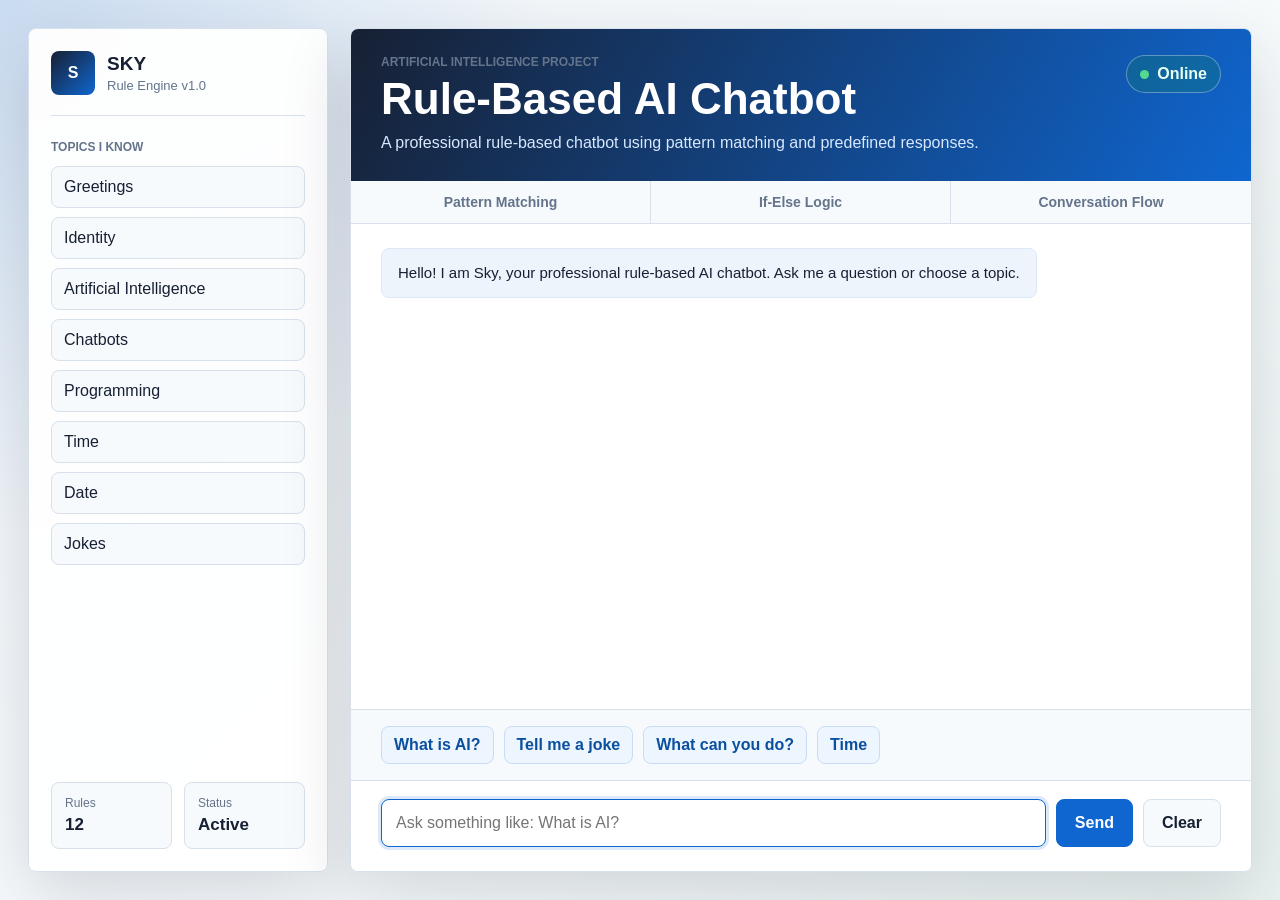
==== index.html @ 78e8740d "Rename chatbot to Sky" ====
<!DOCTYPE html>
<html lang="en">
<head>
    <meta charset="UTF-8">
    <meta name="viewport" content="width=device-width, initial-scale=1.0">
    <title>Sky Rule-Based AI Chatbot</title>
    <style>
        :root {
            --page: #eef3f8;
            --surface: #ffffff;
            --surface-soft: #f7fafc;
            --ink: #172033;
            --muted: #64748b;
            --line: #d7e0eb;
            --primary: #0f66d0;
            --primary-dark: #0b4f9f;
            --success: #13845b;
            --bot: #eef4fb;
            --shadow: 0 24px 70px rgba(23, 32, 51, 0.16);
        }

        * {
            box-sizing: border-box;
        }

        body {
            margin: 0;
            min-height: 100vh;
            font-family: Arial, Helvetica, sans-serif;
            color: var(--ink);
            background:
                radial-gradient(circle at top left, rgba(15, 102, 208, 0.16), transparent 34rem),
                linear-gradient(135deg, #eef3f8 0%, #f8fbfd 52%, #eaf3f1 100%);
        }

        button,
        input {
            font: inherit;
        }

        button {
            cursor: pointer;
        }

        .app {
            min-height: 100vh;
            display: grid;
            grid-template-columns: 300px minmax(0, 1fr);
            gap: 22px;
            padding: 28px;
        }

        .sidebar,
        .chat-card {
            border: 1px solid var(--line);
            border-radius: 8px;
            background: rgba(255, 255, 255, 0.95);
            box-shadow: var(--shadow);
        }

        .sidebar {
            display: flex;
            flex-direction: column;
            gap: 24px;
            padding: 22px;
        }

        .brand {
            display: flex;
            align-items: center;
            gap: 12px;
            padding-bottom: 20px;
            border-bottom: 1px solid var(--line);
        }

        .brand-mark {
            width: 44px;
            height: 44px;
            display: grid;
            place-items: center;
            border-radius: 8px;
            color: #ffffff;
            font-weight: 800;
            background: linear-gradient(135deg, #172033, #0f66d0);
        }

        .brand-name,
        .brand-subtitle,
        .section-label,
        .eyebrow,
        .header-copy {
            margin: 0;
        }

        .brand-name {
            font-size: 19px;
            font-weight: 800;
            text-transform: uppercase;
        }

        .brand-subtitle {
            margin-top: 3px;
            color: var(--muted);
            font-size: 13px;
        }

        .sidebar-section {
            display: grid;
            gap: 12px;
        }

        .section-label,
        .eyebrow {
            color: var(--muted);
            font-size: 12px;
            font-weight: 800;
            letter-spacing: 0;
            text-transform: uppercase;
        }

        .topic-list {
            display: grid;
            gap: 9px;
        }

        .topic-button {
            min-height: 42px;
            padding: 10px 12px;
            text-align: left;
            color: var(--ink);
            background: var(--surface-soft);
            border: 1px solid var(--line);
            border-radius: 8px;
        }

        .topic-button:hover,
        .topic-button:focus-visible {
            color: var(--primary-dark);
            border-color: #b9d1f0;
            background: #edf5ff;
        }

        .stats-grid {
            grid-template-columns: 1fr 1fr;
            margin-top: auto;
        }

        .stats-grid div {
            padding: 13px;
            border: 1px solid var(--line);
            border-radius: 8px;
            background: var(--surface-soft);
        }

        .stats-grid span,
        .stats-grid strong {
            display: block;
        }

        .stats-grid span {
            color: var(--muted);
            font-size: 12px;
        }

        .stats-grid strong {
            margin-top: 5px;
            font-size: 17px;
        }

        .chat-card {
            min-height: calc(100vh - 56px);
            display: flex;
            flex-direction: column;
            overflow: hidden;
        }

        .chat-header {
            display: flex;
            align-items: flex-start;
            justify-content: space-between;
            gap: 20px;
            padding: 26px 30px;
            color: #ffffff;
            background: linear-gradient(120deg, #172033 0%, #0f66d0 100%);
        }

        h1 {
            margin: 6px 0 8px;
            font-size: clamp(28px, 4vw, 44px);
            line-height: 1.08;
        }

        .header-copy {
            max-width: 680px;
            color: #d7e8ff;
            line-height: 1.5;
        }

        .status-pill {
            flex: 0 0 auto;
            display: inline-flex;
            align-items: center;
            gap: 8px;
            min-height: 38px;
            padding: 8px 13px;
            border-radius: 999px;
            color: #e6fff4;
            font-weight: 800;
            border: 1px solid rgba(255, 255, 255, 0.32);
            background: rgba(19, 132, 91, 0.26);
        }

        .status-dot {
            width: 9px;
            height: 9px;
            border-radius: 50%;
            background: #54d991;
        }

        .system-bar {
            display: grid;
            grid-template-columns: repeat(3, 1fr);
            border-bottom: 1px solid var(--line);
            background: var(--surface-soft);
        }

        .system-bar span {
            padding: 13px 16px;
            text-align: center;
            color: var(--muted);
            font-size: 14px;
            font-weight: 800;
            border-right: 1px solid var(--line);
        }

        .system-bar span:last-child {
            border-right: 0;
        }

        .chat-window {
            flex: 1;
            display: flex;
            flex-direction: column;
            gap: 14px;
            min-height: 330px;
            padding: 24px 30px;
            overflow-y: auto;
            background: #ffffff;
        }

        .message {
            width: fit-content;
            max-width: min(720px, 88%);
            padding: 13px 16px;
            border-radius: 8px;
            line-height: 1.5;
            font-size: 15px;
        }

        .message p {
            margin: 0;
        }

        .bot-message {
            align-self: flex-start;
            color: var(--ink);
            background: var(--bot);
            border: 1px solid #dce8f6;
        }

        .user-message {
            align-self: flex-end;
            color: #ffffff;
            background: var(--primary);
        }

        .quick-row {
            display: flex;
            flex-wrap: wrap;
            gap: 10px;
            padding: 16px 30px;
            border-top: 1px solid var(--line);
            background: var(--surface-soft);
        }

        .quick-row button {
            min-height: 38px;
            padding: 8px 12px;
            color: var(--primary-dark);
            font-weight: 800;
            background: #edf5ff;
            border: 1px solid #c9dcf5;
            border-radius: 8px;
        }

        .quick-row button:hover,
        .quick-row button:focus-visible {
            background: #deedff;
        }

        .composer {
            display: grid;
            grid-template-columns: 1fr auto auto;
            gap: 10px;
            padding: 18px 30px 24px;
            border-top: 1px solid var(--line);
            background: #ffffff;
        }

        .composer input {
            min-width: 0;
            min-height: 48px;
            padding: 0 14px;
            color: var(--ink);
            border: 1px solid #cbd6e4;
            border-radius: 8px;
            outline: none;
        }

        .composer input:focus {
            border-color: var(--primary);
            box-shadow: 0 0 0 3px rgba(15, 102, 208, 0.14);
        }

        .send-button,
        .clear-button {
            min-height: 48px;
            padding: 0 18px;
            font-weight: 800;
            border-radius: 8px;
        }

        .send-button {
            color: #ffffff;
            background: var(--primary);
            border: 1px solid var(--primary);
        }

        .send-button:hover,
        .send-button:focus-visible {
            background: var(--primary-dark);
        }

        .clear-button {
            color: var(--ink);
            background: var(--surface-soft);
            border: 1px solid var(--line);
        }

        .clear-button:hover,
        .clear-button:focus-visible {
            background: #edf1f5;
        }

        @media (max-width: 860px) {
            .app {
                grid-template-columns: 1fr;
                padding: 16px;
            }

            .sidebar {
                order: 2;
            }

            .chat-card {
                min-height: 720px;
            }
        }

        @media (max-width: 620px) {
            .app {
                padding: 0;
            }

            .sidebar,
            .chat-card {
                border-radius: 0;
                box-shadow: none;
            }

            .chat-header {
                flex-direction: column;
                padding: 22px;
            }

            .system-bar {
                grid-template-columns: 1fr;
            }

            .system-bar span {
                border-right: 0;
                border-bottom: 1px solid var(--line);
            }

            .chat-window,
            .quick-row,
            .composer {
                padding-left: 18px;
                padding-right: 18px;
            }

            .composer {
                grid-template-columns: 1fr;
            }

            .message {
                max-width: 94%;
            }
        }
    </style>
</head>
<body>
    <main class="app">
        <aside class="sidebar" aria-label="Chatbot information">
            <div class="brand">
                <div class="brand-mark">S</div>
                <div>
                    <p class="brand-name">Sky</p>
                    <p class="brand-subtitle">Rule Engine v1.0</p>
                </div>
            </div>

            <section class="sidebar-section">
                <p class="section-label">Topics I Know</p>
                <div class="topic-list">
                    <button type="button" class="topic-button" data-message="hello">Greetings</button>
                    <button type="button" class="topic-button" data-message="who are you">Identity</button>
                    <button type="button" class="topic-button" data-message="what is ai">Artificial Intelligence</button>
                    <button type="button" class="topic-button" data-message="what is chatbot">Chatbots</button>
                    <button type="button" class="topic-button" data-message="python programming">Programming</button>
                    <button type="button" class="topic-button" data-message="what time is it">Time</button>
                    <button type="button" class="topic-button" data-message="what is today's date">Date</button>
                    <button type="button" class="topic-button" data-message="tell me a joke">Jokes</button>
                </div>
            </section>

            <section class="sidebar-section stats-grid">
                <div>
                    <span>Rules</span>
                    <strong>12</strong>
                </div>
                <div>
                    <span>Status</span>
                    <strong>Active</strong>
                </div>
            </section>
        </aside>

        <section class="chat-card" aria-label="Rule-based AI chatbot">
            <header class="chat-header">
                <div>
                    <p class="eyebrow">Artificial Intelligence Project</p>
                    <h1>Rule-Based AI Chatbot</h1>
                    <p class="header-copy">A professional rule-based chatbot using pattern matching and predefined responses.</p>
                </div>
                <div class="status-pill">
                    <span class="status-dot"></span>
                    Online
                </div>
            </header>

            <div class="system-bar">
                <span>Pattern Matching</span>
                <span>If-Else Logic</span>
                <span>Conversation Flow</span>
            </div>

            <div class="chat-window" id="chatWindow" aria-live="polite" aria-label="Chat messages"></div>

            <div class="quick-row" aria-label="Quick prompts">
                <button type="button" data-message="what is ai">What is AI?</button>
                <button type="button" data-message="tell me a joke">Tell me a joke</button>
                <button type="button" data-message="what can you do">What can you do?</button>
                <button type="button" data-message="what time is it">Time</button>
            </div>

            <form class="composer" id="chatForm">
                <input
                    id="userInput"
                    type="text"
                    autocomplete="off"
                    placeholder="Ask something like: What is AI?"
                    aria-label="Type your message"
                >
                <button type="submit" class="send-button">Send</button>
                <button type="button" class="clear-button" id="clearChat">Clear</button>
            </form>
        </section>
    </main>

    <script>
        document.addEventListener("DOMContentLoaded", function () {
            const chatWindow = document.querySelector("#chatWindow");
            const chatForm = document.querySelector("#chatForm");
            const userInput = document.querySelector("#userInput");
            const clearChatButton = document.querySelector("#clearChat");
            const promptButtons = document.querySelectorAll("[data-message]");

            const rules = [
                {
                    patterns: ["hello", "hi", "hey", "good morning", "good afternoon", "good evening"],
                    responses: [
                        "Hello! I am Sky, your rule-based AI chatbot. How can I help you today?",
                        "Hi there! You can ask me about AI, programming, chatbots, time, date, or jokes."
                    ]
                },
                {
                    patterns: ["who are you", "your name", "what are you", "identity"],
                    responses: [
                        "I am a rule-based chatbot that replies using predefined rules and pattern matching.",
                        "My name is Sky. I am built to demonstrate basic artificial intelligence conversation flow."
                    ]
                },
                {
                    patterns: ["what is ai", "what is artificial intelligence", "define ai", "meaning of ai", "artificial intelligence"],
                    responses: [
                        "Artificial Intelligence is the field of making computer systems perform tasks that usually need human intelligence.",
                        "AI helps machines understand patterns, make decisions, solve problems, and respond intelligently."
                    ]
                },
                {
                    patterns: ["what is chatbot", "what is a chatbot", "define chatbot", "chatbot"],
                    responses: [
                        "A chatbot is a software program that communicates with users through text or voice.",
                        "A chatbot simulates conversation by understanding messages and giving useful responses."
                    ]
                },
                {
                    patterns: ["help", "what can you do", "features", "commands", "capabilities"],
                    responses: [
                        "I can answer greetings, explain AI and chatbots, give time and date, tell simple jokes, and respond to programming questions.",
                        "Try asking: what is AI, tell me a joke, what time is it, what is chatbot, or who are you."
                    ]
                },
                {
                    patterns: ["python", "programming", "coding", "code", "developer"],
                    responses: [
                        "Python is a beginner-friendly language often used for AI, automation, websites, and data projects.",
                        "Programming means writing instructions that tell a computer how to solve a problem."
                    ]
                },
                {
                    patterns: ["time", "current time", "what time"],
                    responses: [
                        "The current time is {time}.",
                        "It is {time} right now."
                    ]
                },
                {
                    patterns: ["date", "today", "current date"],
                    responses: [
                        "Today's date is {date}.",
                        "The current date is {date}."
                    ]
                },
                {
                    patterns: ["joke", "tell me a joke", "funny"],
                    responses: [
                        "Why did the computer get promoted? Because it had outstanding byte-sized results.",
                        "Why do programmers prefer dark mode? Because light attracts bugs."
                    ]
                },
                {
                    patterns: ["math", "calculate", "plus", "minus"],
                    responses: [
                        "I can explain simple math ideas, but this version does not solve full calculations yet.",
                        "Math support can be added as a future improvement using more rules or JavaScript functions."
                    ]
                },
                {
                    patterns: ["thanks", "thank you", "thx"],
                    responses: [
                        "You're welcome!",
                        "Happy to help."
                    ]
                },
                {
                    patterns: ["bye", "goodbye", "exit", "quit", "see you"],
                    responses: [
                        "Goodbye! Keep learning and building.",
                        "See you later. Great job exploring AI basics."
                    ]
                }
            ];

            const fallbackResponses = [
                "I do not have a rule for that yet. Try asking about AI, chatbots, programming, time, date, or jokes.",
                "I did not understand that message. Type 'help' to see what I can answer.",
                "That question is not in my rule list yet, but it can be added later."
            ];

            function normalize(text) {
                return text.toLowerCase().trim().replace(/[^\w\s?]/g, "");
            }

            function choose(items) {
                return items[Math.floor(Math.random() * items.length)];
            }

            function fillDynamicText(response) {
                const now = new Date();
                const time = now.toLocaleTimeString([], { hour: "2-digit", minute: "2-digit" });
                const date = now.toLocaleDateString([], {
                    day: "2-digit",
                    month: "long",
                    year: "numeric"
                });

                return response.replace("{time}", time).replace("{date}", date);
            }

            function getBotResponse(message) {
                const text = normalize(message);
                const matchedRule = rules.find(function (rule) {
                    return rule.patterns.some(function (pattern) {
                        return text.includes(pattern);
                    });
                });
                const responses = matchedRule ? matchedRule.responses : fallbackResponses;

                return fillDynamicText(choose(responses));
            }

            function addMessage(text, sender) {
                const message = document.createElement("article");
                const paragraph = document.createElement("p");

                message.className = "message " + sender + "-message";
                paragraph.textContent = text;
                message.appendChild(paragraph);
                chatWindow.appendChild(message);
                chatWindow.scrollTop = chatWindow.scrollHeight;
            }

            function sendMessage(text) {
                const message = text.trim();

                if (!message) {
                    userInput.focus();
                    return;
                }

                addMessage(message, "user");
                userInput.value = "";

                window.setTimeout(function () {
                    addMessage(getBotResponse(message), "bot");
                }, 250);
            }

            function resetChat() {
                chatWindow.innerHTML = "";
                addMessage("Hello! I am Sky, your professional rule-based AI chatbot. Ask me a question or choose a topic.", "bot");
                userInput.focus();
            }

            chatForm.addEventListener("submit", function (event) {
                event.preventDefault();
                sendMessage(userInput.value);
            });

            clearChatButton.addEventListener("click", resetChat);

            promptButtons.forEach(function (button) {
                button.addEventListener("click", function () {
                    sendMessage(button.dataset.message);
                });
            });

            resetChat();
        });
    </script>
</body>
</html>
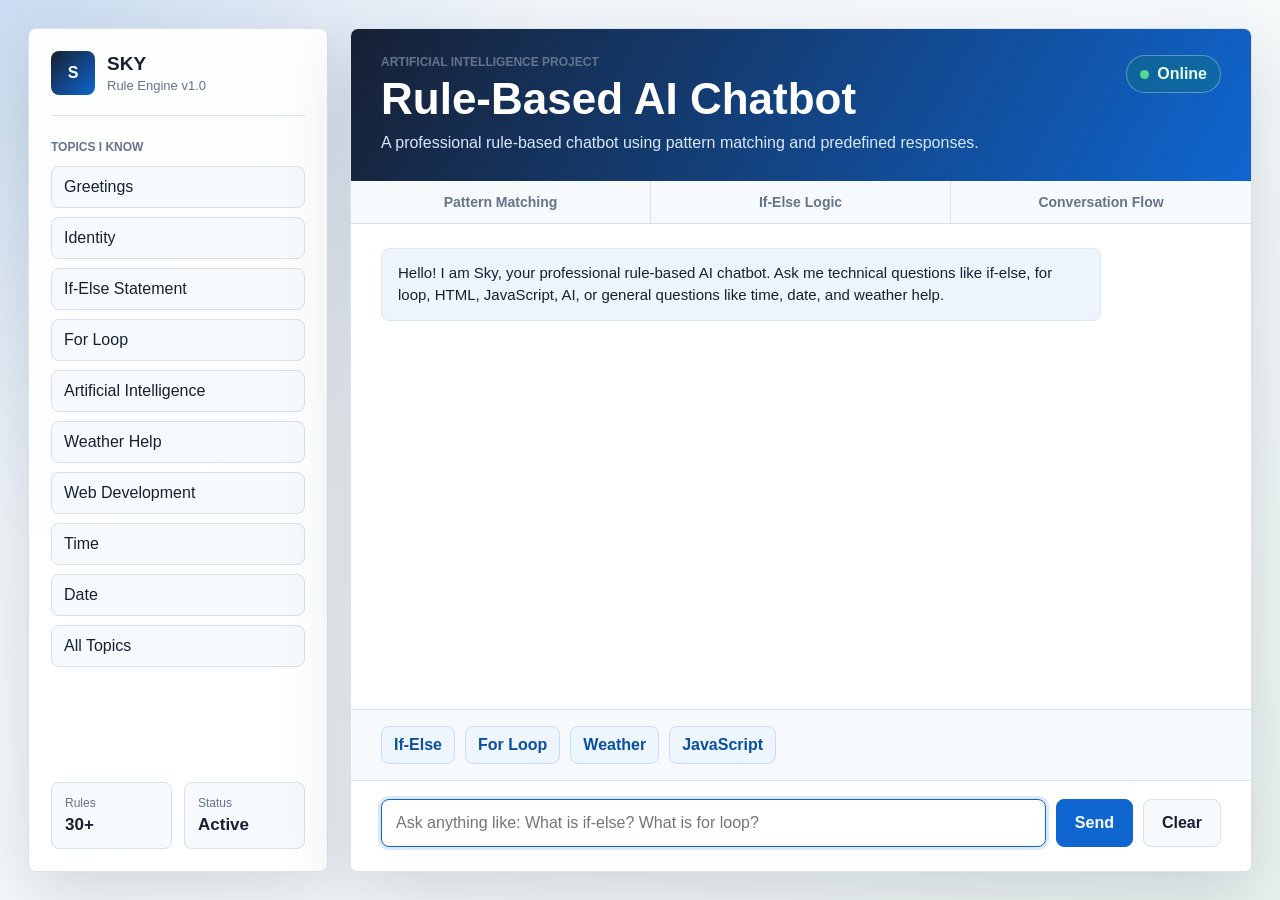
==== commit e1c2cbf8: "Expand chatbot question responses" ====
--- a/index.html
+++ b/index.html
@@ -425,19 +425,21 @@
                 <div class="topic-list">
                     <button type="button" class="topic-button" data-message="hello">Greetings</button>
                     <button type="button" class="topic-button" data-message="who are you">Identity</button>
+                    <button type="button" class="topic-button" data-message="what is if else statement">If-Else Statement</button>
+                    <button type="button" class="topic-button" data-message="what is for loop">For Loop</button>
                     <button type="button" class="topic-button" data-message="what is ai">Artificial Intelligence</button>
-                    <button type="button" class="topic-button" data-message="what is chatbot">Chatbots</button>
-                    <button type="button" class="topic-button" data-message="python programming">Programming</button>
+                    <button type="button" class="topic-button" data-message="what is today's weather">Weather Help</button>
+                    <button type="button" class="topic-button" data-message="what is html">Web Development</button>
                     <button type="button" class="topic-button" data-message="what time is it">Time</button>
                     <button type="button" class="topic-button" data-message="what is today's date">Date</button>
-                    <button type="button" class="topic-button" data-message="tell me a joke">Jokes</button>
+                    <button type="button" class="topic-button" data-message="what can you do">All Topics</button>
                 </div>
             </section>
 
             <section class="sidebar-section stats-grid">
                 <div>
                     <span>Rules</span>
-                    <strong>12</strong>
+                    <strong>30+</strong>
                 </div>
                 <div>
                     <span>Status</span>
@@ -468,10 +470,10 @@
             <div class="chat-window" id="chatWindow" aria-live="polite" aria-label="Chat messages"></div>
 
             <div class="quick-row" aria-label="Quick prompts">
-                <button type="button" data-message="what is ai">What is AI?</button>
-                <button type="button" data-message="tell me a joke">Tell me a joke</button>
-                <button type="button" data-message="what can you do">What can you do?</button>
-                <button type="button" data-message="what time is it">Time</button>
+                <button type="button" data-message="what is if else statement">If-Else</button>
+                <button type="button" data-message="what is for loop">For Loop</button>
+                <button type="button" data-message="what is today's weather">Weather</button>
+                <button type="button" data-message="what is javascript">JavaScript</button>
             </div>
 
             <form class="composer" id="chatForm">
@@ -479,7 +481,7 @@
                     id="userInput"
                     type="text"
                     autocomplete="off"
-                    placeholder="Ask something like: What is AI?"
+                    placeholder="Ask anything like: What is if-else? What is for loop?"
                     aria-label="Type your message"
                 >
                 <button type="submit" class="send-button">Send</button>
@@ -501,7 +503,7 @@
                     patterns: ["hello", "hi", "hey", "good morning", "good afternoon", "good evening"],
                     responses: [
                         "Hello! I am Sky, your rule-based AI chatbot. How can I help you today?",
-                        "Hi there! You can ask me about AI, programming, chatbots, time, date, or jokes."
+                        "Hi there! You can ask me about programming, AI, web development, study topics, time, date, weather help, or jokes."
                     ]
                 },
                 {
@@ -528,15 +530,140 @@
                 {
                     patterns: ["help", "what can you do", "features", "commands", "capabilities"],
                     responses: [
-                        "I can answer greetings, explain AI and chatbots, give time and date, tell simple jokes, and respond to programming questions.",
-                        "Try asking: what is AI, tell me a joke, what time is it, what is chatbot, or who are you."
-                    ]
-                },
-                {
-                    patterns: ["python", "programming", "coding", "code", "developer"],
-                    responses: [
-                        "Python is a beginner-friendly language often used for AI, automation, websites, and data projects.",
+                        "I can answer many rule-based questions about programming, AI, HTML, CSS, JavaScript, Python, loops, if-else, variables, functions, arrays, time, date, weather help, study tips, and jokes.",
+                        "Try asking: what is if-else, what is for loop, what is HTML, what is JavaScript, what is AI, what is today's weather, or what time is it."
+                    ]
+                },
+                {
+                    patterns: ["programming", "coding", "code", "developer"],
+                    responses: [
                         "Programming means writing instructions that tell a computer how to solve a problem."
+                    ]
+                },
+                {
+                    patterns: ["python", "what is python", "python programming"],
+                    responses: [
+                        "Python is a simple and powerful programming language used for AI, websites, automation, data science, and software development.",
+                        "Python is popular because its syntax is easy to read and beginners can learn it quickly."
+                    ]
+                },
+                {
+                    patterns: ["if else", "if-else", "if statement", "else statement", "conditional statement"],
+                    responses: [
+                        "An if-else statement is used to make decisions in a program. If a condition is true, one block of code runs; otherwise, the else block runs.",
+                        "Example: if marks >= 40, print pass; else, print fail. This is called decision-making in programming."
+                    ]
+                },
+                {
+                    patterns: ["for loop", "for-loop", "what is loop", "loop statement", "loops"],
+                    responses: [
+                        "A for loop repeats a block of code a fixed number of times or for each item in a list.",
+                        "Example: a for loop can print numbers from 1 to 10 without writing ten separate print statements."
+                    ]
+                },
+                {
+                    patterns: ["while loop", "while-loop"],
+                    responses: [
+                        "A while loop repeats code as long as a condition remains true.",
+                        "Use a while loop when you do not know exactly how many times the code should repeat."
+                    ]
+                },
+                {
+                    patterns: ["variable", "variables", "what is variable"],
+                    responses: [
+                        "A variable is a named storage place for data. Example: age = 18 stores the value 18 in the variable named age.",
+                        "Variables help programs remember values like names, marks, prices, and scores."
+                    ]
+                },
+                {
+                    patterns: ["function", "functions", "method", "what is function"],
+                    responses: [
+                        "A function is a reusable block of code that performs a specific task.",
+                        "Functions make programs organized because you can write code once and use it many times."
+                    ]
+                },
+                {
+                    patterns: ["array", "arrays", "list", "what is array"],
+                    responses: [
+                        "An array or list stores multiple values in one variable, such as marks = [80, 75, 90].",
+                        "Arrays are useful when you need to store many related items together."
+                    ]
+                },
+                {
+                    patterns: ["object", "objects", "class", "oops", "oop"],
+                    responses: [
+                        "Object-oriented programming organizes code using classes and objects. A class is a blueprint, and an object is made from that blueprint.",
+                        "Example: Car can be a class, and one specific car with color and model can be an object."
+                    ]
+                },
+                {
+                    patterns: ["html", "what is html"],
+                    responses: [
+                        "HTML stands for HyperText Markup Language. It is used to create the structure of a web page.",
+                        "HTML adds headings, paragraphs, buttons, images, forms, and links to websites."
+                    ]
+                },
+                {
+                    patterns: ["css", "what is css"],
+                    responses: [
+                        "CSS stands for Cascading Style Sheets. It is used to design and style web pages.",
+                        "CSS controls colors, fonts, spacing, layout, borders, and responsive design."
+                    ]
+                },
+                {
+                    patterns: ["javascript", "java script", "what is javascript"],
+                    responses: [
+                        "JavaScript is a programming language used to make websites interactive.",
+                        "JavaScript can handle button clicks, forms, animations, chatbot replies, and dynamic page updates."
+                    ]
+                },
+                {
+                    patterns: ["database", "sql", "mysql", "data base"],
+                    responses: [
+                        "A database stores and manages data in an organized way. SQL is commonly used to read and update database records.",
+                        "Example: a college system may use a database to store student names, marks, and attendance."
+                    ]
+                },
+                {
+                    patterns: ["algorithm", "algorithms"],
+                    responses: [
+                        "An algorithm is a step-by-step method for solving a problem.",
+                        "Example: a recipe is like an algorithm because it gives ordered steps to reach a final result."
+                    ]
+                },
+                {
+                    patterns: ["debug", "debugging", "error", "bug"],
+                    responses: [
+                        "Debugging means finding and fixing errors in a program.",
+                        "A good debugging method is to read the error message, check the line number, and test small parts of the code."
+                    ]
+                },
+                {
+                    patterns: ["weather", "today weather", "todays weather", "what is todays weather", "what is today's weather", "temperature"],
+                    responses: [
+                        "I can answer weather-related questions, but this offline rule-based version cannot fetch live weather automatically. Please check a weather app or connect me to a weather API for live updates.",
+                        "For live weather, this chatbot needs internet data from a weather API. Right now, I can explain weather terms but cannot know the current weather."
+                    ]
+                },
+                {
+                    patterns: ["rain", "cloud", "sunny", "humidity", "wind"],
+                    responses: [
+                        "Weather terms: humidity means moisture in the air, wind speed shows how fast air is moving, and cloudy means clouds are covering the sky.",
+                        "Rain, wind, humidity, and temperature are common measurements used in weather reports."
+                    ]
+                },
+                {
+                    patterns: ["study", "exam", "learn", "how to study"],
+                    responses: [
+                        "A good study method is to read the topic, write short notes, practice examples, and revise daily.",
+                        "For technical subjects, learn the definition first, then understand one example, then try writing your own code."
+                    ]
+                },
+                {
+                    patterns: ["resume", "github", "project"],
+                    responses: [
+                        "A good project should have clear code, a README file, screenshots, and simple instructions for running it.",
+                        "For GitHub, keep your project organized with folders, comments, documentation, and a meaningful project title."
                     ]
                 },
                 {
@@ -584,9 +711,9 @@
             ];
 
             const fallbackResponses = [
-                "I do not have a rule for that yet. Try asking about AI, chatbots, programming, time, date, or jokes.",
-                "I did not understand that message. Type 'help' to see what I can answer.",
-                "That question is not in my rule list yet, but it can be added later."
+                "I do not have an exact rule for that yet, but I can answer many questions about programming, AI, web development, study topics, time, date, and weather help.",
+                "I did not fully understand that message. Try asking in this format: what is if-else, what is for loop, what is HTML, or what is today's weather.",
+                "That exact question is not in my rule list yet. Because this is a rule-based chatbot, new answers can be added by creating more patterns."
             ];
 
             function normalize(text) {
@@ -616,9 +743,20 @@
                         return text.includes(pattern);
                     });
                 });
-                const responses = matchedRule ? matchedRule.responses : fallbackResponses;
-
-                return fillDynamicText(choose(responses));
+
+                if (matchedRule) {
+                    return fillDynamicText(choose(matchedRule.responses));
+                }
+
+                if (text.startsWith("what is ") || text.startsWith("what are ")) {
+                    return "This looks like a definition question. I do not have a specific rule for it yet, but you can add one in the chatbot rules. Try asking technical topics like if-else, for loop, variable, function, HTML, CSS, JavaScript, Python, or AI.";
+                }
+
+                if (text.includes("how to")) {
+                    return "This looks like a how-to question. Break the task into small steps, understand the goal, then complete one step at a time. For programming questions, ask about the specific concept such as loop, function, array, or condition.";
+                }
+
+                return fillDynamicText(choose(fallbackResponses));
             }
 
             function addMessage(text, sender) {
@@ -650,7 +788,7 @@
 
             function resetChat() {
                 chatWindow.innerHTML = "";
-                addMessage("Hello! I am Sky, your professional rule-based AI chatbot. Ask me a question or choose a topic.", "bot");
+                addMessage("Hello! I am Sky, your professional rule-based AI chatbot. Ask me technical questions like if-else, for loop, HTML, JavaScript, AI, or general questions like time, date, and weather help.", "bot");
                 userInput.focus();
             }
 
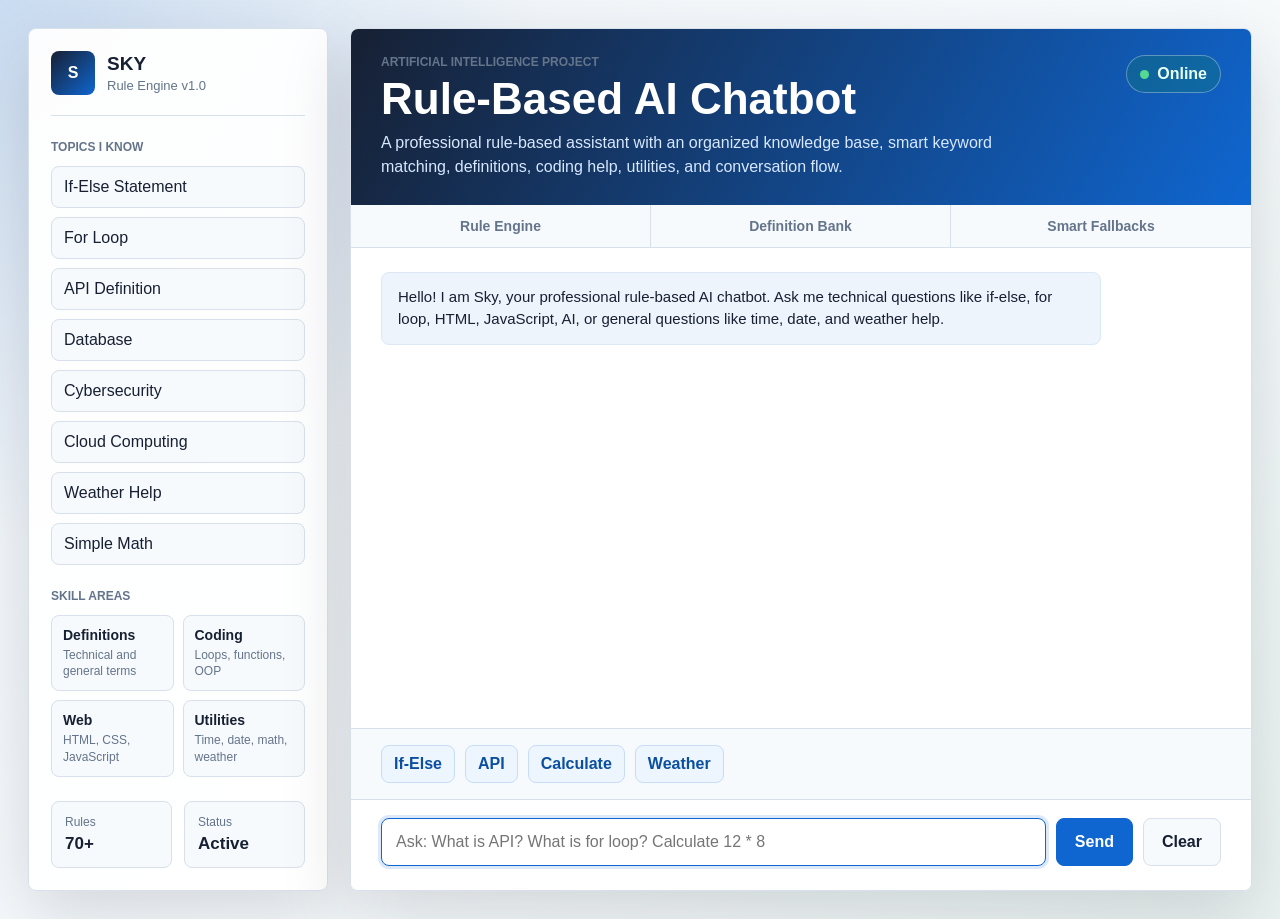
==== commit 07cfc81c: "Make chatbot more advanced" ====
--- a/index.html
+++ b/index.html
@@ -123,6 +123,35 @@
             gap: 9px;
         }
 
+        .capability-grid {
+            display: grid;
+            grid-template-columns: repeat(2, minmax(0, 1fr));
+            gap: 9px;
+        }
+
+        .capability-card {
+            padding: 11px;
+            border: 1px solid var(--line);
+            border-radius: 8px;
+            background: var(--surface-soft);
+        }
+
+        .capability-card strong,
+        .capability-card span {
+            display: block;
+        }
+
+        .capability-card strong {
+            font-size: 14px;
+        }
+
+        .capability-card span {
+            margin-top: 4px;
+            color: var(--muted);
+            font-size: 12px;
+            line-height: 1.35;
+        }
+
         .topic-button {
             min-height: 42px;
             padding: 10px 12px;
@@ -423,23 +452,43 @@
             <section class="sidebar-section">
                 <p class="section-label">Topics I Know</p>
                 <div class="topic-list">
-                    <button type="button" class="topic-button" data-message="hello">Greetings</button>
-                    <button type="button" class="topic-button" data-message="who are you">Identity</button>
                     <button type="button" class="topic-button" data-message="what is if else statement">If-Else Statement</button>
                     <button type="button" class="topic-button" data-message="what is for loop">For Loop</button>
-                    <button type="button" class="topic-button" data-message="what is ai">Artificial Intelligence</button>
+                    <button type="button" class="topic-button" data-message="what is API">API Definition</button>
+                    <button type="button" class="topic-button" data-message="what is database">Database</button>
+                    <button type="button" class="topic-button" data-message="what is cybersecurity">Cybersecurity</button>
+                    <button type="button" class="topic-button" data-message="what is cloud computing">Cloud Computing</button>
                     <button type="button" class="topic-button" data-message="what is today's weather">Weather Help</button>
-                    <button type="button" class="topic-button" data-message="what is html">Web Development</button>
-                    <button type="button" class="topic-button" data-message="what time is it">Time</button>
-                    <button type="button" class="topic-button" data-message="what is today's date">Date</button>
-                    <button type="button" class="topic-button" data-message="what can you do">All Topics</button>
+                    <button type="button" class="topic-button" data-message="calculate 25 + 15">Simple Math</button>
+                </div>
+            </section>
+
+            <section class="sidebar-section">
+                <p class="section-label">Skill Areas</p>
+                <div class="capability-grid">
+                    <div class="capability-card">
+                        <strong>Definitions</strong>
+                        <span>Technical and general terms</span>
+                    </div>
+                    <div class="capability-card">
+                        <strong>Coding</strong>
+                        <span>Loops, functions, OOP</span>
+                    </div>
+                    <div class="capability-card">
+                        <strong>Web</strong>
+                        <span>HTML, CSS, JavaScript</span>
+                    </div>
+                    <div class="capability-card">
+                        <strong>Utilities</strong>
+                        <span>Time, date, math, weather</span>
+                    </div>
                 </div>
             </section>
 
             <section class="sidebar-section stats-grid">
                 <div>
                     <span>Rules</span>
-                    <strong>30+</strong>
+                    <strong>70+</strong>
                 </div>
                 <div>
                     <span>Status</span>
@@ -453,7 +502,7 @@
                 <div>
                     <p class="eyebrow">Artificial Intelligence Project</p>
                     <h1>Rule-Based AI Chatbot</h1>
-                    <p class="header-copy">A professional rule-based chatbot using pattern matching and predefined responses.</p>
+                    <p class="header-copy">A professional rule-based assistant with an organized knowledge base, smart keyword matching, definitions, coding help, utilities, and conversation flow.</p>
                 </div>
                 <div class="status-pill">
                     <span class="status-dot"></span>
@@ -462,18 +511,18 @@
             </header>
 
             <div class="system-bar">
-                <span>Pattern Matching</span>
-                <span>If-Else Logic</span>
-                <span>Conversation Flow</span>
+                <span>Rule Engine</span>
+                <span>Definition Bank</span>
+                <span>Smart Fallbacks</span>
             </div>
 
             <div class="chat-window" id="chatWindow" aria-live="polite" aria-label="Chat messages"></div>
 
             <div class="quick-row" aria-label="Quick prompts">
                 <button type="button" data-message="what is if else statement">If-Else</button>
-                <button type="button" data-message="what is for loop">For Loop</button>
+                <button type="button" data-message="what is API">API</button>
+                <button type="button" data-message="calculate 12 * 8">Calculate</button>
                 <button type="button" data-message="what is today's weather">Weather</button>
-                <button type="button" data-message="what is javascript">JavaScript</button>
             </div>
 
             <form class="composer" id="chatForm">
@@ -481,7 +530,7 @@
                     id="userInput"
                     type="text"
                     autocomplete="off"
-                    placeholder="Ask anything like: What is if-else? What is for loop?"
+                    placeholder="Ask: What is API? What is for loop? Calculate 12 * 8"
                     aria-label="Type your message"
                 >
                 <button type="submit" class="send-button">Send</button>
@@ -530,8 +579,8 @@
                 {
                     patterns: ["help", "what can you do", "features", "commands", "capabilities"],
                     responses: [
-                        "I can answer many rule-based questions about programming, AI, HTML, CSS, JavaScript, Python, loops, if-else, variables, functions, arrays, time, date, weather help, study tips, and jokes.",
-                        "Try asking: what is if-else, what is for loop, what is HTML, what is JavaScript, what is AI, what is today's weather, or what time is it."
+                        "I can answer definitions, coding concepts, web development questions, AI basics, computer science terms, study help, time, date, simple math, weather guidance, and project questions.",
+                        "Try asking: what is API, what is compiler, what is cloud computing, what is if-else, what is for loop, calculate 12 * 8, or what is today's weather."
                     ]
                 },
                 {
@@ -667,6 +716,97 @@
                     ]
                 },
                 {
+                    patterns: ["api", "what is api"],
+                    responses: [
+                        "API stands for Application Programming Interface. It allows two software systems to communicate with each other.",
+                        "An API is like a messenger between applications. For example, a weather app can use a weather API to get live weather data."
+                    ]
+                },
+                {
+                    patterns: ["compiler", "interpreter"],
+                    responses: [
+                        "A compiler converts source code into machine code before running it. An interpreter runs code step by step.",
+                        "Compiled languages are often fast after compilation, while interpreted languages are usually easier to test quickly."
+                    ]
+                },
+                {
+                    patterns: ["operating system", "os"],
+                    responses: [
+                        "An operating system is system software that manages hardware and software resources. Examples include Windows, Linux, macOS, Android, and iOS.",
+                        "The operating system controls files, memory, processes, devices, and user interaction."
+                    ]
+                },
+                {
+                    patterns: ["network", "networking", "internet"],
+                    responses: [
+                        "A computer network connects devices so they can share data and resources.",
+                        "The internet is a global network of networks that allows devices around the world to communicate."
+                    ]
+                },
+                {
+                    patterns: ["cybersecurity", "security", "password", "phishing"],
+                    responses: [
+                        "Cybersecurity means protecting computers, networks, and data from attacks or unauthorized access.",
+                        "Good security habits include using strong passwords, avoiding suspicious links, updating software, and enabling two-factor authentication."
+                    ]
+                },
+                {
+                    patterns: ["cloud computing", "cloud"],
+                    responses: [
+                        "Cloud computing means using internet-based servers to store data, run applications, and provide computing services.",
+                        "Examples of cloud services include Google Drive, AWS, Microsoft Azure, and cloud hosting platforms."
+                    ]
+                },
+                {
+                    patterns: ["machine learning", "ml"],
+                    responses: [
+                        "Machine learning is a part of AI where computers learn patterns from data and improve performance without being directly programmed for every rule.",
+                        "Examples include recommendation systems, spam detection, image recognition, and prediction models."
+                    ]
+                },
+                {
+                    patterns: ["data science", "data analytics", "analytics"],
+                    responses: [
+                        "Data science uses data, statistics, programming, and machine learning to find useful insights and make predictions.",
+                        "Data analytics focuses on understanding data and using it to support better decisions."
+                    ]
+                },
+                {
+                    patterns: ["frontend", "front end", "backend", "back end", "full stack"],
+                    responses: [
+                        "Frontend development builds the part users see. Backend development handles servers, databases, and application logic. Full stack means working on both.",
+                        "A complete web app usually has a frontend interface, backend logic, and a database."
+                    ]
+                },
+                {
+                    patterns: ["json", "xml"],
+                    responses: [
+                        "JSON is a lightweight format for storing and sending data. It is commonly used in APIs.",
+                        "XML and JSON are both data formats, but JSON is usually simpler and very popular in web development."
+                    ]
+                },
+                {
+                    patterns: ["http", "https", "url", "website"],
+                    responses: [
+                        "HTTP is a protocol used by browsers and servers to communicate. HTTPS is the secure version that encrypts data.",
+                        "A URL is the web address used to locate a page or resource on the internet."
+                    ]
+                },
+                {
+                    patterns: ["input", "output", "ipo"],
+                    responses: [
+                        "Input is data given to a program, processing is what the program does with it, and output is the result.",
+                        "Example: entering marks is input, calculating grade is processing, and showing pass/fail is output."
+                    ]
+                },
+                {
+                    patterns: ["syntax", "semantic", "logic error"],
+                    responses: [
+                        "A syntax error happens when code breaks language rules. A logic error happens when code runs but gives the wrong result.",
+                        "Syntax is about correct code structure, while semantics is about the meaning of the code."
+                    ]
+                },
+                {
                     patterns: ["time", "current time", "what time"],
                     responses: [
                         "The current time is {time}.",
@@ -711,10 +851,57 @@
             ];
 
             const fallbackResponses = [
-                "I do not have an exact rule for that yet, but I can answer many questions about programming, AI, web development, study topics, time, date, and weather help.",
-                "I did not fully understand that message. Try asking in this format: what is if-else, what is for loop, what is HTML, or what is today's weather.",
-                "That exact question is not in my rule list yet. Because this is a rule-based chatbot, new answers can be added by creating more patterns."
+                "I do not have an exact rule for that yet. Try asking a clear definition question such as what is API, what is compiler, what is database, or what is for loop.",
+                "I did not fully understand that message. I work best with short questions like define variable, explain HTML, calculate 20 + 5, or what is today's weather.",
+                "That exact question is not in my knowledge base yet. Because this is a rule-based chatbot, more answers can be added by adding more terms and patterns."
             ];
+
+            const definitionBank = {
+                "ai": "Artificial Intelligence is the field of creating machines or software that can perform tasks that usually require human intelligence.",
+                "artificial intelligence": "Artificial Intelligence is the field of creating machines or software that can perform tasks that usually require human intelligence.",
+                "api": "API stands for Application Programming Interface. It allows one software application to communicate with another.",
+                "algorithm": "An algorithm is a step-by-step process used to solve a problem or complete a task.",
+                "array": "An array is a collection that stores multiple values together under one name.",
+                "backend": "Backend is the server-side part of an application that handles logic, databases, authentication, and data processing.",
+                "binary": "Binary is a number system that uses only 0 and 1. Computers use binary to represent data.",
+                "boolean": "A boolean is a data type with only two values: true or false.",
+                "bug": "A bug is an error or problem in software that causes incorrect behavior.",
+                "chatbot": "A chatbot is a software program that responds to user messages and simulates conversation.",
+                "class": "A class is a blueprint used in object-oriented programming to create objects.",
+                "cloud computing": "Cloud computing means using internet-based servers for storage, applications, databases, and computing power.",
+                "compiler": "A compiler translates source code into machine code or another executable format before the program runs.",
+                "condition": "A condition is an expression that evaluates to true or false and is used for decision-making.",
+                "css": "CSS stands for Cascading Style Sheets. It controls the design, layout, colors, and spacing of web pages.",
+                "cybersecurity": "Cybersecurity is the practice of protecting systems, networks, and data from digital attacks.",
+                "data": "Data means facts, values, or information that can be stored, processed, or analyzed.",
+                "database": "A database is an organized collection of data that can be stored, searched, updated, and managed.",
+                "debugging": "Debugging is the process of finding and fixing errors in code.",
+                "encryption": "Encryption converts readable data into a protected format so unauthorized people cannot easily understand it.",
+                "frontend": "Frontend is the part of a website or app that users directly see and interact with.",
+                "function": "A function is a reusable block of code that performs a specific task.",
+                "html": "HTML stands for HyperText Markup Language. It creates the structure and content of a web page.",
+                "http": "HTTP is the protocol used for communication between web browsers and web servers.",
+                "https": "HTTPS is the secure version of HTTP. It encrypts data between the browser and server.",
+                "if else": "An if-else statement lets a program choose between two paths based on whether a condition is true or false.",
+                "inheritance": "Inheritance is an OOP concept where one class can reuse properties and methods from another class.",
+                "internet": "The internet is a global network that connects computers and devices around the world.",
+                "interpreter": "An interpreter runs code step by step instead of compiling the whole program first.",
+                "javascript": "JavaScript is a programming language used to make web pages interactive and dynamic.",
+                "json": "JSON is a lightweight data format commonly used to exchange data between applications and APIs.",
+                "loop": "A loop repeats a block of code multiple times.",
+                "machine learning": "Machine learning is a branch of AI where systems learn patterns from data to make predictions or decisions.",
+                "network": "A network connects computers and devices so they can share data and resources.",
+                "object": "An object is an instance of a class that contains data and behavior.",
+                "oop": "OOP means Object-Oriented Programming. It organizes code using objects and classes.",
+                "operating system": "An operating system manages computer hardware and software. Examples include Windows, Linux, macOS, Android, and iOS.",
+                "python": "Python is a readable, beginner-friendly programming language used in AI, data science, automation, and web development.",
+                "recursion": "Recursion is when a function calls itself to solve a smaller version of the same problem.",
+                "server": "A server is a computer or program that provides data or services to other computers called clients.",
+                "sql": "SQL stands for Structured Query Language. It is used to manage and query relational databases.",
+                "variable": "A variable is a named place used to store a value in a program.",
+                "website": "A website is a collection of web pages that users can access through a browser.",
+                "weather": "Weather describes the current condition of the atmosphere, including temperature, rain, wind, clouds, and humidity."
+            };
 
             function normalize(text) {
                 return text.toLowerCase().trim().replace(/[^\w\s?]/g, "");
@@ -736,8 +923,82 @@
                 return response.replace("{time}", time).replace("{date}", date);
             }
 
+            function getDefinitionAnswer(text) {
+                const cleanedTerm = text
+                    .replace(/^what is\s+/, "")
+                    .replace(/^what are\s+/, "")
+                    .replace(/^define\s+/, "")
+                    .replace(/^explain\s+/, "")
+                    .replace(/^meaning of\s+/, "")
+                    .replace(/[?]/g, "")
+                    .trim();
+
+                if (definitionBank[cleanedTerm]) {
+                    return definitionBank[cleanedTerm];
+                }
+
+                const matchedTerm = Object.keys(definitionBank).find(function (term) {
+                    return cleanedTerm.includes(term) || text.includes(" " + term + " ");
+                });
+
+                if (matchedTerm) {
+                    return definitionBank[matchedTerm];
+                }
+
+                return "";
+            }
+
+            function getMathAnswer(text) {
+                const mathText = text
+                    .replace("calculate", "")
+                    .replace("solve", "")
+                    .replace("what is", "")
+                    .replace("plus", "+")
+                    .replace("minus", "-")
+                    .replace("times", "*")
+                    .replace("multiplied by", "*")
+                    .replace("divided by", "/")
+                    .trim();
+
+                if (!/^[0-9+\-*/().\s]+$/.test(mathText) || !/[+\-*/]/.test(mathText)) {
+                    return "";
+                }
+
+                try {
+                    const answer = Function("\"use strict\"; return (" + mathText + ");")();
+
+                    if (!Number.isFinite(answer)) {
+                        return "This calculation does not produce a valid number.";
+                    }
+
+                    return "The answer is " + answer + ".";
+                } catch (error) {
+                    return "";
+                }
+            }
+
             function getBotResponse(message) {
                 const text = normalize(message);
+                const mathAnswer = getMathAnswer(text);
+
+                if (mathAnswer) {
+                    return mathAnswer;
+                }
+
+                if (
+                    text.startsWith("what is ") ||
+                    text.startsWith("what are ") ||
+                    text.startsWith("define ") ||
+                    text.startsWith("explain ") ||
+                    text.startsWith("meaning of ")
+                ) {
+                    const definitionAnswer = getDefinitionAnswer(text);
+
+                    if (definitionAnswer) {
+                        return definitionAnswer;
+                    }
+                }
+
                 const matchedRule = rules.find(function (rule) {
                     return rule.patterns.some(function (pattern) {
                         return text.includes(pattern);
@@ -748,12 +1009,12 @@
                     return fillDynamicText(choose(matchedRule.responses));
                 }
 
-                if (text.startsWith("what is ") || text.startsWith("what are ")) {
-                    return "This looks like a definition question. I do not have a specific rule for it yet, but you can add one in the chatbot rules. Try asking technical topics like if-else, for loop, variable, function, HTML, CSS, JavaScript, Python, or AI.";
+                if (text.startsWith("what is ") || text.startsWith("what are ") || text.startsWith("define ") || text.startsWith("explain ")) {
+                    return "This looks like a definition question, but that exact term is not in my knowledge base yet. Try terms like API, compiler, database, algorithm, function, variable, HTML, CSS, JavaScript, Python, cloud computing, cybersecurity, or machine learning.";
                 }
 
                 if (text.includes("how to")) {
-                    return "This looks like a how-to question. Break the task into small steps, understand the goal, then complete one step at a time. For programming questions, ask about the specific concept such as loop, function, array, or condition.";
+                    return "This looks like a how-to question. A systematic method is: understand the goal, break it into small steps, complete the first step, test it, then improve it. For coding, ask me the exact concept such as loop, function, array, condition, API, or database.";
                 }
 
                 return fillDynamicText(choose(fallbackResponses));
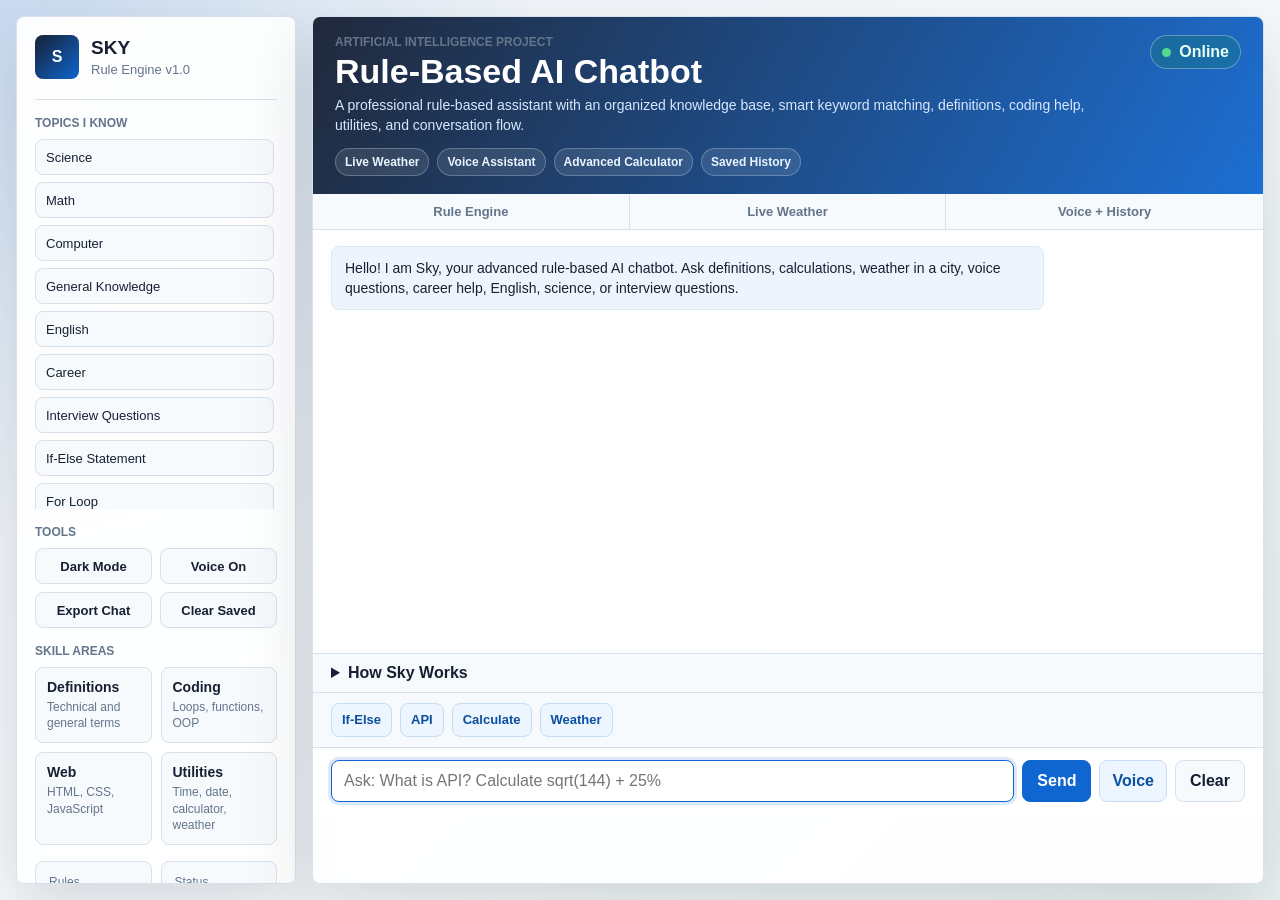
==== commit 0f26b25c: "Improve professional chatbot layout" ====
--- a/index.html
+++ b/index.html
@@ -19,6 +19,22 @@
             --shadow: 0 24px 70px rgba(23, 32, 51, 0.16);
         }
 
+        body.dark-mode {
+            --page: #111827;
+            --surface: #172033;
+            --surface-soft: #202b3f;
+            --ink: #f4f7fb;
+            --muted: #a8b3c5;
+            --line: #334057;
+            --primary: #55a7ff;
+            --primary-dark: #8cc4ff;
+            --bot: #22304a;
+            --shadow: 0 24px 70px rgba(0, 0, 0, 0.34);
+            background:
+                radial-gradient(circle at top left, rgba(85, 167, 255, 0.18), transparent 34rem),
+                linear-gradient(135deg, #111827 0%, #172033 60%, #10231f 100%);
+        }
+
         * {
             box-sizing: border-box;
         }
@@ -45,9 +61,9 @@
         .app {
             min-height: 100vh;
             display: grid;
-            grid-template-columns: 300px minmax(0, 1fr);
-            gap: 22px;
-            padding: 28px;
+            grid-template-columns: 280px minmax(0, 1fr);
+            gap: 16px;
+            padding: 16px;
         }
 
         .sidebar,
@@ -61,8 +77,10 @@
         .sidebar {
             display: flex;
             flex-direction: column;
-            gap: 24px;
-            padding: 22px;
+            gap: 16px;
+            max-height: calc(100vh - 32px);
+            overflow-y: auto;
+            padding: 18px;
         }
 
         .brand {
@@ -106,7 +124,7 @@
 
         .sidebar-section {
             display: grid;
-            gap: 12px;
+            gap: 9px;
         }
 
         .section-label,
@@ -120,7 +138,10 @@
 
         .topic-list {
             display: grid;
-            gap: 9px;
+            gap: 7px;
+            max-height: 370px;
+            overflow-y: auto;
+            padding-right: 3px;
         }
 
         .capability-grid {
@@ -153,13 +174,14 @@
         }
 
         .topic-button {
-            min-height: 42px;
-            padding: 10px 12px;
+            min-height: 36px;
+            padding: 8px 10px;
             text-align: left;
             color: var(--ink);
             background: var(--surface-soft);
             border: 1px solid var(--line);
             border-radius: 8px;
+            font-size: 13px;
         }
 
         .topic-button:hover,
@@ -169,6 +191,31 @@
             background: #edf5ff;
         }
 
+        body.dark-mode .topic-button:hover,
+        body.dark-mode .topic-button:focus-visible,
+        body.dark-mode .quick-row button:hover,
+        body.dark-mode .quick-row button:focus-visible {
+            color: #ffffff;
+            background: #28466c;
+        }
+
+        .tool-row {
+            display: grid;
+            grid-template-columns: 1fr 1fr;
+            gap: 8px;
+        }
+
+        .tool-button {
+            min-height: 36px;
+            padding: 8px 9px;
+            color: var(--ink);
+            font-weight: 800;
+            background: var(--surface-soft);
+            border: 1px solid var(--line);
+            border-radius: 8px;
+            font-size: 13px;
+        }
+
         .stats-grid {
             grid-template-columns: 1fr 1fr;
             margin-top: auto;
@@ -197,7 +244,8 @@
         }
 
         .chat-card {
-            min-height: calc(100vh - 56px);
+            min-height: 0;
+            height: calc(100vh - 32px);
             display: flex;
             flex-direction: column;
             overflow: hidden;
@@ -207,22 +255,42 @@
             display: flex;
             align-items: flex-start;
             justify-content: space-between;
-            gap: 20px;
-            padding: 26px 30px;
+            gap: 16px;
+            padding: 18px 22px;
             color: #ffffff;
-            background: linear-gradient(120deg, #172033 0%, #0f66d0 100%);
+            background:
+                linear-gradient(120deg, rgba(23, 32, 51, 0.96) 0%, rgba(15, 102, 208, 0.94) 100%),
+                repeating-linear-gradient(135deg, rgba(255, 255, 255, 0.12) 0 1px, transparent 1px 16px);
         }
 
         h1 {
-            margin: 6px 0 8px;
-            font-size: clamp(28px, 4vw, 44px);
-            line-height: 1.08;
+            margin: 4px 0 6px;
+            font-size: clamp(24px, 3vw, 34px);
+            line-height: 1.1;
         }
 
         .header-copy {
-            max-width: 680px;
+            max-width: 760px;
             color: #d7e8ff;
-            line-height: 1.5;
+            line-height: 1.4;
+            font-size: 14px;
+        }
+
+        .header-badges {
+            display: flex;
+            flex-wrap: wrap;
+            gap: 8px;
+            margin-top: 12px;
+        }
+
+        .header-badges span {
+            padding: 6px 9px;
+            color: #eaf4ff;
+            font-size: 12px;
+            font-weight: 800;
+            border: 1px solid rgba(255, 255, 255, 0.24);
+            border-radius: 999px;
+            background: rgba(255, 255, 255, 0.10);
         }
 
         .status-pill {
@@ -230,8 +298,8 @@
             display: inline-flex;
             align-items: center;
             gap: 8px;
-            min-height: 38px;
-            padding: 8px 13px;
+            min-height: 32px;
+            padding: 7px 11px;
             border-radius: 999px;
             color: #e6fff4;
             font-weight: 800;
@@ -254,10 +322,10 @@
         }
 
         .system-bar span {
-            padding: 13px 16px;
+            padding: 10px 12px;
             text-align: center;
             color: var(--muted);
-            font-size: 14px;
+            font-size: 13px;
             font-weight: 800;
             border-right: 1px solid var(--line);
         }
@@ -267,27 +335,45 @@
         }
 
         .chat-window {
-            flex: 1;
+            flex: 0 1 auto;
             display: flex;
             flex-direction: column;
-            gap: 14px;
-            min-height: 330px;
-            padding: 24px 30px;
+            gap: 10px;
+            height: clamp(300px, 47vh, 500px);
+            min-height: 280px;
+            padding: 16px 18px;
             overflow-y: auto;
-            background: #ffffff;
+            background:
+                linear-gradient(rgba(255, 255, 255, 0.92), rgba(255, 255, 255, 0.92)),
+                linear-gradient(90deg, rgba(15, 102, 208, 0.06) 1px, transparent 1px),
+                linear-gradient(rgba(15, 102, 208, 0.06) 1px, transparent 1px);
+            background-size: auto, 28px 28px, 28px 28px;
+        }
+
+        body.dark-mode .chat-window {
+            background:
+                linear-gradient(rgba(23, 32, 51, 0.92), rgba(23, 32, 51, 0.92)),
+                linear-gradient(90deg, rgba(85, 167, 255, 0.08) 1px, transparent 1px),
+                linear-gradient(rgba(85, 167, 255, 0.08) 1px, transparent 1px);
+            background-size: auto, 28px 28px, 28px 28px;
         }
 
         .message {
             width: fit-content;
-            max-width: min(720px, 88%);
-            padding: 13px 16px;
+            max-width: min(760px, 78%);
+            padding: 11px 13px;
             border-radius: 8px;
-            line-height: 1.5;
-            font-size: 15px;
+            line-height: 1.45;
+            font-size: 14px;
         }
 
         .message p {
             margin: 0;
+        }
+
+        .typing-message {
+            color: var(--muted);
+            font-style: italic;
         }
 
         .bot-message {
@@ -306,20 +392,21 @@
         .quick-row {
             display: flex;
             flex-wrap: wrap;
-            gap: 10px;
-            padding: 16px 30px;
+            gap: 8px;
+            padding: 10px 18px;
             border-top: 1px solid var(--line);
             background: var(--surface-soft);
         }
 
         .quick-row button {
-            min-height: 38px;
-            padding: 8px 12px;
+            min-height: 34px;
+            padding: 7px 10px;
             color: var(--primary-dark);
             font-weight: 800;
             background: #edf5ff;
             border: 1px solid #c9dcf5;
             border-radius: 8px;
+            font-size: 13px;
         }
 
         .quick-row button:hover,
@@ -329,18 +416,19 @@
 
         .composer {
             display: grid;
-            grid-template-columns: 1fr auto auto;
-            gap: 10px;
-            padding: 18px 30px 24px;
+            grid-template-columns: 1fr auto auto auto;
+            gap: 8px;
+            padding: 12px 18px 14px;
             border-top: 1px solid var(--line);
-            background: #ffffff;
+            background: var(--surface);
         }
 
         .composer input {
             min-width: 0;
-            min-height: 48px;
-            padding: 0 14px;
+            min-height: 42px;
+            padding: 0 12px;
             color: var(--ink);
+            background: var(--surface);
             border: 1px solid #cbd6e4;
             border-radius: 8px;
             outline: none;
@@ -353,8 +441,8 @@
 
         .send-button,
         .clear-button {
-            min-height: 48px;
-            padding: 0 18px;
+            min-height: 42px;
+            padding: 0 14px;
             font-weight: 800;
             border-radius: 8px;
         }
@@ -374,6 +462,52 @@
             color: var(--ink);
             background: var(--surface-soft);
             border: 1px solid var(--line);
+        }
+
+        .mic-button {
+            min-height: 42px;
+            padding: 0 12px;
+            color: var(--primary-dark);
+            font-weight: 800;
+            background: #edf5ff;
+            border: 1px solid #c9dcf5;
+            border-radius: 8px;
+        }
+
+        body.dark-mode .mic-button {
+            color: #ffffff;
+            background: #263b5c;
+            border-color: #3b5579;
+        }
+
+        .explain-panel {
+            padding: 10px 18px;
+            border-top: 1px solid var(--line);
+            background: var(--surface-soft);
+        }
+
+        .explain-panel summary {
+            cursor: pointer;
+            color: var(--ink);
+            font-weight: 800;
+        }
+
+        .flow-list {
+            display: grid;
+            grid-template-columns: repeat(4, 1fr);
+            gap: 9px;
+            margin-top: 12px;
+        }
+
+        .flow-list span {
+            padding: 10px;
+            text-align: center;
+            color: var(--muted);
+            font-size: 13px;
+            font-weight: 800;
+            border: 1px solid var(--line);
+            border-radius: 8px;
+            background: var(--surface);
         }
 
         .clear-button:hover,
@@ -429,6 +563,10 @@
             }
 
             .composer {
+                grid-template-columns: 1fr;
+            }
+
+            .flow-list {
                 grid-template-columns: 1fr;
             }
 
@@ -452,6 +590,13 @@
             <section class="sidebar-section">
                 <p class="section-label">Topics I Know</p>
                 <div class="topic-list">
+                    <button type="button" class="topic-button" data-message="science questions">Science</button>
+                    <button type="button" class="topic-button" data-message="math formulas">Math</button>
+                    <button type="button" class="topic-button" data-message="computer questions">Computer</button>
+                    <button type="button" class="topic-button" data-message="general knowledge questions">General Knowledge</button>
+                    <button type="button" class="topic-button" data-message="english grammar">English</button>
+                    <button type="button" class="topic-button" data-message="career guidance">Career</button>
+                    <button type="button" class="topic-button" data-message="interview questions">Interview Questions</button>
                     <button type="button" class="topic-button" data-message="what is if else statement">If-Else Statement</button>
                     <button type="button" class="topic-button" data-message="what is for loop">For Loop</button>
                     <button type="button" class="topic-button" data-message="what is API">API Definition</button>
@@ -459,7 +604,17 @@
                     <button type="button" class="topic-button" data-message="what is cybersecurity">Cybersecurity</button>
                     <button type="button" class="topic-button" data-message="what is cloud computing">Cloud Computing</button>
                     <button type="button" class="topic-button" data-message="what is today's weather">Weather Help</button>
-                    <button type="button" class="topic-button" data-message="calculate 25 + 15">Simple Math</button>
+                    <button type="button" class="topic-button" data-message="calculate sqrt(144) + 25%">Advanced Math</button>
+                </div>
+            </section>
+
+            <section class="sidebar-section">
+                <p class="section-label">Tools</p>
+                <div class="tool-row">
+                    <button type="button" class="tool-button" id="themeToggle">Dark Mode</button>
+                    <button type="button" class="tool-button" id="voiceToggle">Voice On</button>
+                    <button type="button" class="tool-button" id="exportChat">Export Chat</button>
+                    <button type="button" class="tool-button" id="clearHistory">Clear Saved</button>
                 </div>
             </section>
 
@@ -480,7 +635,7 @@
                     </div>
                     <div class="capability-card">
                         <strong>Utilities</strong>
-                        <span>Time, date, math, weather</span>
+                        <span>Time, date, calculator, weather</span>
                     </div>
                 </div>
             </section>
@@ -503,6 +658,12 @@
                     <p class="eyebrow">Artificial Intelligence Project</p>
                     <h1>Rule-Based AI Chatbot</h1>
                     <p class="header-copy">A professional rule-based assistant with an organized knowledge base, smart keyword matching, definitions, coding help, utilities, and conversation flow.</p>
+                    <div class="header-badges" aria-label="Advanced features">
+                        <span>Live Weather</span>
+                        <span>Voice Assistant</span>
+                        <span>Advanced Calculator</span>
+                        <span>Saved History</span>
+                    </div>
                 </div>
                 <div class="status-pill">
                     <span class="status-dot"></span>
@@ -512,17 +673,27 @@
 
             <div class="system-bar">
                 <span>Rule Engine</span>
-                <span>Definition Bank</span>
-                <span>Smart Fallbacks</span>
+                <span>Live Weather</span>
+                <span>Voice + History</span>
             </div>
 
             <div class="chat-window" id="chatWindow" aria-live="polite" aria-label="Chat messages"></div>
+
+            <details class="explain-panel">
+                <summary>How Sky Works</summary>
+                <div class="flow-list">
+                    <span>User Input</span>
+                    <span>Normalize Text</span>
+                    <span>Match Rule/API</span>
+                    <span>Return Response</span>
+                </div>
+            </details>
 
             <div class="quick-row" aria-label="Quick prompts">
                 <button type="button" data-message="what is if else statement">If-Else</button>
                 <button type="button" data-message="what is API">API</button>
-                <button type="button" data-message="calculate 12 * 8">Calculate</button>
-                <button type="button" data-message="what is today's weather">Weather</button>
+                <button type="button" data-message="calculate sqrt(144) + 25%">Calculate</button>
+                <button type="button" data-message="weather in Mumbai">Weather</button>
             </div>
 
             <form class="composer" id="chatForm">
@@ -530,10 +701,11 @@
                     id="userInput"
                     type="text"
                     autocomplete="off"
-                    placeholder="Ask: What is API? What is for loop? Calculate 12 * 8"
+                    placeholder="Ask: What is API? Calculate sqrt(144) + 25%"
                     aria-label="Type your message"
                 >
                 <button type="submit" class="send-button">Send</button>
+                <button type="button" class="mic-button" id="voiceInput">Voice</button>
                 <button type="button" class="clear-button" id="clearChat">Clear</button>
             </form>
         </section>
@@ -546,6 +718,15 @@
             const userInput = document.querySelector("#userInput");
             const clearChatButton = document.querySelector("#clearChat");
             const promptButtons = document.querySelectorAll("[data-message]");
+            const themeToggle = document.querySelector("#themeToggle");
+            const voiceToggle = document.querySelector("#voiceToggle");
+            const voiceInputButton = document.querySelector("#voiceInput");
+            const exportChatButton = document.querySelector("#exportChat");
+            const clearHistoryButton = document.querySelector("#clearHistory");
+            const storageKey = "sky-chat-history";
+            const themeKey = "sky-theme";
+            let voiceEnabled = true;
+            let chatHistory = [];
 
             const rules = [
                 {
@@ -579,8 +760,43 @@
                 {
                     patterns: ["help", "what can you do", "features", "commands", "capabilities"],
                     responses: [
-                        "I can answer definitions, coding concepts, web development questions, AI basics, computer science terms, study help, time, date, simple math, weather guidance, and project questions.",
-                        "Try asking: what is API, what is compiler, what is cloud computing, what is if-else, what is for loop, calculate 12 * 8, or what is today's weather."
+                        "I can answer definitions, coding concepts, science, math, computer, general knowledge, English, career, interview questions, live weather, voice input, chat history, export, and advanced calculations.",
+                        "Try asking: what is API, weather in Mumbai, solve x + 5 = 10, area of circle radius 5, simple interest, percentage marks, or interview questions."
+                    ]
+                },
+                {
+                    patterns: ["science questions", "science", "physics", "chemistry", "biology"],
+                    responses: [
+                        "Science studies the natural world through observation, experiments, and evidence. You can ask me about physics, chemistry, biology, energy, force, atoms, cells, and environment.",
+                        "Examples: what is force, what is atom, what is photosynthesis, what is electricity."
+                    ]
+                },
+                {
+                    patterns: ["general knowledge", "gk", "capital", "country"],
+                    responses: [
+                        "General knowledge includes facts about countries, history, science, current affairs, geography, and important people.",
+                        "Example: India is a country in South Asia, and New Delhi is the capital of India."
+                    ]
+                },
+                {
+                    patterns: ["english", "grammar", "noun", "verb", "adjective", "essay"],
+                    responses: [
+                        "English grammar helps us write and speak correctly. A noun names a person, place, or thing; a verb shows action; an adjective describes a noun.",
+                        "For English improvement, practice vocabulary, grammar rules, reading, and short writing daily."
+                    ]
+                },
+                {
+                    patterns: ["career", "job", "future", "guidance"],
+                    responses: [
+                        "Career guidance starts with your interests, skills, education, and goals. For technology, learn programming, build projects, upload them to GitHub, and practice interviews.",
+                        "A strong career plan includes learning skills, making projects, improving communication, and preparing a resume."
+                    ]
+                },
+                {
+                    patterns: ["interview", "interview questions", "hr questions"],
+                    responses: [
+                        "Common interview questions include: Tell me about yourself, explain your project, what are your strengths, why should we select you, and what did you learn from this project?",
+                        "For your chatbot project, explain: it normalizes user input, matches patterns, selects a predefined response, and shows the answer in a clean web interface."
                     ]
                 },
                 {
@@ -830,8 +1046,8 @@
                 {
                     patterns: ["math", "calculate", "plus", "minus"],
                     responses: [
-                        "I can explain simple math ideas, but this version does not solve full calculations yet.",
-                        "Math support can be added as a future improvement using more rules or JavaScript functions."
+                        "I can solve many calculations. Try examples like calculate 12 + 8, calculate (20 - 5) * 3, calculate sqrt(144), calculate 2 power 5, or calculate 25%.",
+                        "My calculator supports addition, subtraction, multiplication, division, brackets, decimals, percentages, square root, and powers."
                     ]
                 },
                 {
@@ -903,8 +1119,37 @@
                 "weather": "Weather describes the current condition of the atmosphere, including temperature, rain, wind, clouds, and humidity."
             };
 
+            const spellingCorrections = {
+                "javscript": "javascript",
+                "java script": "javascript",
+                "pyhton": "python",
+                "pthon": "python",
+                "htlm": "html",
+                "cs": "css",
+                "databse": "database",
+                "algoritm": "algorithm",
+                "algorithum": "algorithm",
+                "funtion": "function",
+                "fuction": "function",
+                "varible": "variable",
+                "variale": "variable",
+                "ifelse": "if else",
+                "forloop": "for loop",
+                "weater": "weather",
+                "wheather": "weather",
+                "calcuate": "calculate",
+                "calcualte": "calculate"
+            };
+
             function normalize(text) {
-                return text.toLowerCase().trim().replace(/[^\w\s?]/g, "");
+                let normalized = text.toLowerCase().trim().replace(/[^\w\s?]/g, "");
+
+                Object.keys(spellingCorrections).forEach(function (wrongWord) {
+                    const pattern = new RegExp("\\b" + wrongWord + "\\b", "g");
+                    normalized = normalized.replace(pattern, spellingCorrections[wrongWord]);
+                });
+
+                return normalized;
             }
 
             function choose(items) {
@@ -921,6 +1166,75 @@
                 });
 
                 return response.replace("{time}", time).replace("{date}", date);
+            }
+
+            function getWeatherCodeText(code) {
+                const weatherCodes = {
+                    0: "clear sky",
+                    1: "mainly clear",
+                    2: "partly cloudy",
+                    3: "overcast",
+                    45: "foggy",
+                    48: "foggy with frost",
+                    51: "light drizzle",
+                    53: "moderate drizzle",
+                    55: "dense drizzle",
+                    61: "slight rain",
+                    63: "moderate rain",
+                    65: "heavy rain",
+                    71: "slight snow",
+                    73: "moderate snow",
+                    75: "heavy snow",
+                    80: "rain showers",
+                    81: "moderate rain showers",
+                    82: "heavy rain showers",
+                    95: "thunderstorm"
+                };
+
+                return weatherCodes[code] || "weather condition available";
+            }
+
+            function getLocationFromWeatherQuestion(text) {
+                const match = text.match(/(?:weather|temperature|rain)(?:\s+today)?(?:\s+in|\s+at|\s+for)?\s+([a-z\s]+)$/);
+
+                if (!match) {
+                    return "";
+                }
+
+                return match[1]
+                    .replace(/\btoday\b/g, "")
+                    .replace(/\bcurrent\b/g, "")
+                    .trim();
+            }
+
+            async function getLiveWeatherAnswer(message) {
+                const text = normalize(message);
+
+                if (!text.includes("weather") && !text.includes("temperature")) {
+                    return "";
+                }
+
+                const location = getLocationFromWeatherQuestion(text) || "Mumbai";
+
+                try {
+                    const geoUrl = "https://geocoding-api.open-meteo.com/v1/search?count=1&name=" + encodeURIComponent(location);
+                    const geoResponse = await fetch(geoUrl);
+                    const geoData = await geoResponse.json();
+
+                    if (!geoData.results || !geoData.results.length) {
+                        return "I could not find that location. Try asking like: weather in Mumbai, weather in Delhi, or weather in Pune.";
+                    }
+
+                    const place = geoData.results[0];
+                    const weatherUrl = "https://api.open-meteo.com/v1/forecast?latitude=" + place.latitude + "&longitude=" + place.longitude + "&current=temperature_2m,relative_humidity_2m,wind_speed_10m,weather_code";
+                    const weatherResponse = await fetch(weatherUrl);
+                    const weatherData = await weatherResponse.json();
+                    const current = weatherData.current;
+
+                    return "Current weather in " + place.name + ": " + current.temperature_2m + "°C, " + getWeatherCodeText(current.weather_code) + ", humidity " + current.relative_humidity_2m + "%, wind speed " + current.wind_speed_10m + " km/h.";
+                } catch (error) {
+                    return "I could not fetch live weather right now. Please check your internet connection, or try again later.";
+                }
             }
 
             function getDefinitionAnswer(text) {
@@ -949,18 +1263,45 @@
             }
 
             function getMathAnswer(text) {
-                const mathText = text
-                    .replace("calculate", "")
-                    .replace("solve", "")
-                    .replace("what is", "")
-                    .replace("plus", "+")
-                    .replace("minus", "-")
-                    .replace("times", "*")
-                    .replace("multiplied by", "*")
-                    .replace("divided by", "/")
+                let mathText = text
+                    .replace(/^calculate\s+/, "")
+                    .replace(/^solve\s+/, "")
+                    .replace(/^what is\s+/, "")
+                    .replace(/^what's\s+/, "")
+                    .replace(/\bplus\b/g, "+")
+                    .replace(/\bminus\b/g, "-")
+                    .replace(/\btimes\b/g, "*")
+                    .replace(/\binto\b/g, "*")
+                    .replace(/\bmultiplied by\b/g, "*")
+                    .replace(/\bdivide by\b/g, "/")
+                    .replace(/\bdivided by\b/g, "/")
+                    .replace(/\bover\b/g, "/")
+                    .replace(/\bpower of\b/g, "^")
+                    .replace(/\bto the power of\b/g, "^")
+                    .replace(/\bpower\b/g, "^")
+                    .replace(/\bsquare root of\b/g, "sqrt")
+                    .replace(/\bsquare root\b/g, "sqrt")
+                    .replace(/\bsquare of\s+(\d+(?:\.\d+)?)/g, "$1^2")
+                    .replace(/\bcube of\s+(\d+(?:\.\d+)?)/g, "$1^3")
                     .trim();
 
-                if (!/^[0-9+\-*/().\s]+$/.test(mathText) || !/[+\-*/]/.test(mathText)) {
+                if (!/[0-9]/.test(mathText)) {
+                    return "";
+                }
+
+                mathText = mathText
+                    .replace(/(\d+(?:\.\d+)?)\s*%\s*of\s*(\d+(?:\.\d+)?)/g, "(($1/100)*$2)")
+                    .replace(/(\d+(?:\.\d+)?)\s*%/g, "($1/100)")
+                    .replace(/\bsqrt\s+(\d+(?:\.\d+)?)/g, "sqrt($1)")
+                    .replace(/\^/g, "**")
+                    .replace(/\bsqrt\s*\(/g, "Math.sqrt(")
+                    .replace(/\bpi\b/g, "Math.PI");
+
+                if (!/[+\-*/()%.]|\*\*|Math\.sqrt|Math\.PI/.test(mathText)) {
+                    return "";
+                }
+
+                if (!/^[0-9+\-*/().\s%MathsqrtPI]+$/.test(mathText)) {
                     return "";
                 }
 
@@ -971,15 +1312,74 @@
                         return "This calculation does not produce a valid number.";
                     }
 
-                    return "The answer is " + answer + ".";
+                    const formattedAnswer = Number.isInteger(answer)
+                        ? String(answer)
+                        : String(Number(answer.toFixed(8)));
+
+                    return "The answer is " + formattedAnswer + ".";
                 } catch (error) {
-                    return "";
-                }
-            }
-
-            function getBotResponse(message) {
+                    return "I could not solve that calculation. Try using numbers with +, -, *, /, brackets, %, sqrt(), or power.";
+                }
+            }
+
+            function getFormulaAnswer(text) {
+                const equationMatch = text.match(/solve\s+x\s*([+\-])\s*(\d+(?:\.\d+)?)\s*=\s*(\d+(?:\.\d+)?)/);
+
+                if (equationMatch) {
+                    const operator = equationMatch[1];
+                    const number = Number(equationMatch[2]);
+                    const result = Number(equationMatch[3]);
+                    const x = operator === "+" ? result - number : result + number;
+
+                    return "Solving x " + operator + " " + number + " = " + result + ", the value of x is " + x + ".";
+                }
+
+                const circleMatch = text.match(/area of circle radius\s+(\d+(?:\.\d+)?)/);
+
+                if (circleMatch) {
+                    const radius = Number(circleMatch[1]);
+                    const area = Math.PI * radius * radius;
+                    return "Area of circle = pi x r x r. For radius " + radius + ", area is " + Number(area.toFixed(2)) + " square units.";
+                }
+
+                const simpleInterestMatch = text.match(/simple interest.*principal\s+(\d+(?:\.\d+)?).*rate\s+(\d+(?:\.\d+)?).*time\s+(\d+(?:\.\d+)?)/);
+
+                if (simpleInterestMatch) {
+                    const principal = Number(simpleInterestMatch[1]);
+                    const rate = Number(simpleInterestMatch[2]);
+                    const time = Number(simpleInterestMatch[3]);
+                    const interest = (principal * rate * time) / 100;
+                    return "Simple Interest = (P x R x T) / 100. The simple interest is " + Number(interest.toFixed(2)) + ".";
+                }
+
+                const marksMatch = text.match(/percentage marks\s+(\d+(?:\.\d+)?)\s*(?:out of|\/)\s*(\d+(?:\.\d+)?)/);
+
+                if (marksMatch) {
+                    const marks = Number(marksMatch[1]);
+                    const total = Number(marksMatch[2]);
+                    const percentage = (marks / total) * 100;
+                    return "Your percentage is " + Number(percentage.toFixed(2)) + "%.";
+                }
+
+                return "";
+            }
+
+            async function getBotResponse(message) {
+                const rawText = message.toLowerCase().trim();
                 const text = normalize(message);
-                const mathAnswer = getMathAnswer(text);
+                const weatherAnswer = await getLiveWeatherAnswer(message);
+
+                if (weatherAnswer) {
+                    return weatherAnswer;
+                }
+
+                const formulaAnswer = getFormulaAnswer(rawText);
+
+                if (formulaAnswer) {
+                    return formulaAnswer;
+                }
+
+                const mathAnswer = getMathAnswer(rawText);
 
                 if (mathAnswer) {
                     return mathAnswer;
@@ -1020,7 +1420,23 @@
                 return fillDynamicText(choose(fallbackResponses));
             }
 
-            function addMessage(text, sender) {
+            function saveHistory() {
+                localStorage.setItem(storageKey, JSON.stringify(chatHistory));
+            }
+
+            function speak(text) {
+                if (!voiceEnabled || !("speechSynthesis" in window)) {
+                    return;
+                }
+
+                window.speechSynthesis.cancel();
+                const utterance = new SpeechSynthesisUtterance(text);
+                utterance.rate = 0.95;
+                utterance.pitch = 1;
+                window.speechSynthesis.speak(utterance);
+            }
+
+            function addMessage(text, sender, shouldSave) {
                 const message = document.createElement("article");
                 const paragraph = document.createElement("p");
 
@@ -1029,9 +1445,34 @@
                 message.appendChild(paragraph);
                 chatWindow.appendChild(message);
                 chatWindow.scrollTop = chatWindow.scrollHeight;
-            }
-
-            function sendMessage(text) {
+
+                if (shouldSave !== false) {
+                    chatHistory.push({ sender: sender, text: text });
+                    saveHistory();
+                }
+            }
+
+            function showTyping() {
+                const message = document.createElement("article");
+                const paragraph = document.createElement("p");
+
+                message.className = "message bot-message typing-message";
+                message.id = "typingMessage";
+                paragraph.textContent = "Sky is typing...";
+                message.appendChild(paragraph);
+                chatWindow.appendChild(message);
+                chatWindow.scrollTop = chatWindow.scrollHeight;
+            }
+
+            function hideTyping() {
+                const typingMessage = document.querySelector("#typingMessage");
+
+                if (typingMessage) {
+                    typingMessage.remove();
+                }
+            }
+
+            async function sendMessage(text) {
                 const message = text.trim();
 
                 if (!message) {
@@ -1041,16 +1482,76 @@
 
                 addMessage(message, "user");
                 userInput.value = "";
-
-                window.setTimeout(function () {
-                    addMessage(getBotResponse(message), "bot");
-                }, 250);
+                showTyping();
+
+                window.setTimeout(async function () {
+                    const response = await getBotResponse(message);
+                    hideTyping();
+                    addMessage(response, "bot");
+                    speak(response);
+                }, 450);
             }
 
             function resetChat() {
                 chatWindow.innerHTML = "";
-                addMessage("Hello! I am Sky, your professional rule-based AI chatbot. Ask me technical questions like if-else, for loop, HTML, JavaScript, AI, or general questions like time, date, and weather help.", "bot");
+                chatHistory = [];
+                addMessage("Hello! I am Sky, your advanced rule-based AI chatbot. Ask definitions, calculations, weather in a city, voice questions, career help, English, science, or interview questions.", "bot");
                 userInput.focus();
+            }
+
+            function loadHistory() {
+                const savedHistory = JSON.parse(localStorage.getItem(storageKey) || "[]");
+
+                if (savedHistory.length) {
+                    chatHistory = savedHistory;
+                    chatWindow.innerHTML = "";
+                    savedHistory.forEach(function (item) {
+                        addMessage(item.text, item.sender, false);
+                    });
+                    return;
+                }
+
+                resetChat();
+            }
+
+            function exportChat() {
+                const content = chatHistory
+                    .map(function (item) {
+                        return (item.sender === "user" ? "You: " : "Sky: ") + item.text;
+                    })
+                    .join("\n");
+                const blob = new Blob([content], { type: "text/plain" });
+                const link = document.createElement("a");
+
+                link.href = URL.createObjectURL(blob);
+                link.download = "sky-chat-history.txt";
+                link.click();
+                URL.revokeObjectURL(link.href);
+            }
+
+            function startVoiceInput() {
+                const SpeechRecognition = window.SpeechRecognition || window.webkitSpeechRecognition;
+
+                if (!SpeechRecognition) {
+                    addMessage("Voice input is not supported in this browser. Please use Chrome or Edge for voice input.", "bot");
+                    return;
+                }
+
+                const recognition = new SpeechRecognition();
+                recognition.lang = "en-IN";
+                recognition.interimResults = false;
+                recognition.maxAlternatives = 1;
+                recognition.start();
+
+                recognition.onresult = function (event) {
+                    const transcript = event.results[0][0].transcript;
+                    userInput.value = transcript;
+                    sendMessage(transcript);
+                };
+
+                recognition.onerror = function () {
+                    addMessage("I could not hear clearly. Please try voice input again.", "bot");
+                };
             }
 
             chatForm.addEventListener("submit", function (event) {
@@ -1059,6 +1560,29 @@
             });
 
             clearChatButton.addEventListener("click", resetChat);
+
+            themeToggle.addEventListener("click", function () {
+                document.body.classList.toggle("dark-mode");
+                const isDark = document.body.classList.contains("dark-mode");
+                themeToggle.textContent = isDark ? "Light Mode" : "Dark Mode";
+                localStorage.setItem(themeKey, isDark ? "dark" : "light");
+            });
+
+            voiceToggle.addEventListener("click", function () {
+                voiceEnabled = !voiceEnabled;
+                voiceToggle.textContent = voiceEnabled ? "Voice On" : "Voice Off";
+                if (!voiceEnabled && "speechSynthesis" in window) {
+                    window.speechSynthesis.cancel();
+                }
+            });
+
+            voiceInputButton.addEventListener("click", startVoiceInput);
+            exportChatButton.addEventListener("click", exportChat);
+
+            clearHistoryButton.addEventListener("click", function () {
+                localStorage.removeItem(storageKey);
+                resetChat();
+            });
 
             promptButtons.forEach(function (button) {
                 button.addEventListener("click", function () {
@@ -1066,7 +1590,12 @@
                 });
             });
 
-            resetChat();
+            if (localStorage.getItem(themeKey) === "dark") {
+                document.body.classList.add("dark-mode");
+                themeToggle.textContent = "Light Mode";
+            }
+
+            loadHistory();
         });
     </script>
 </body>
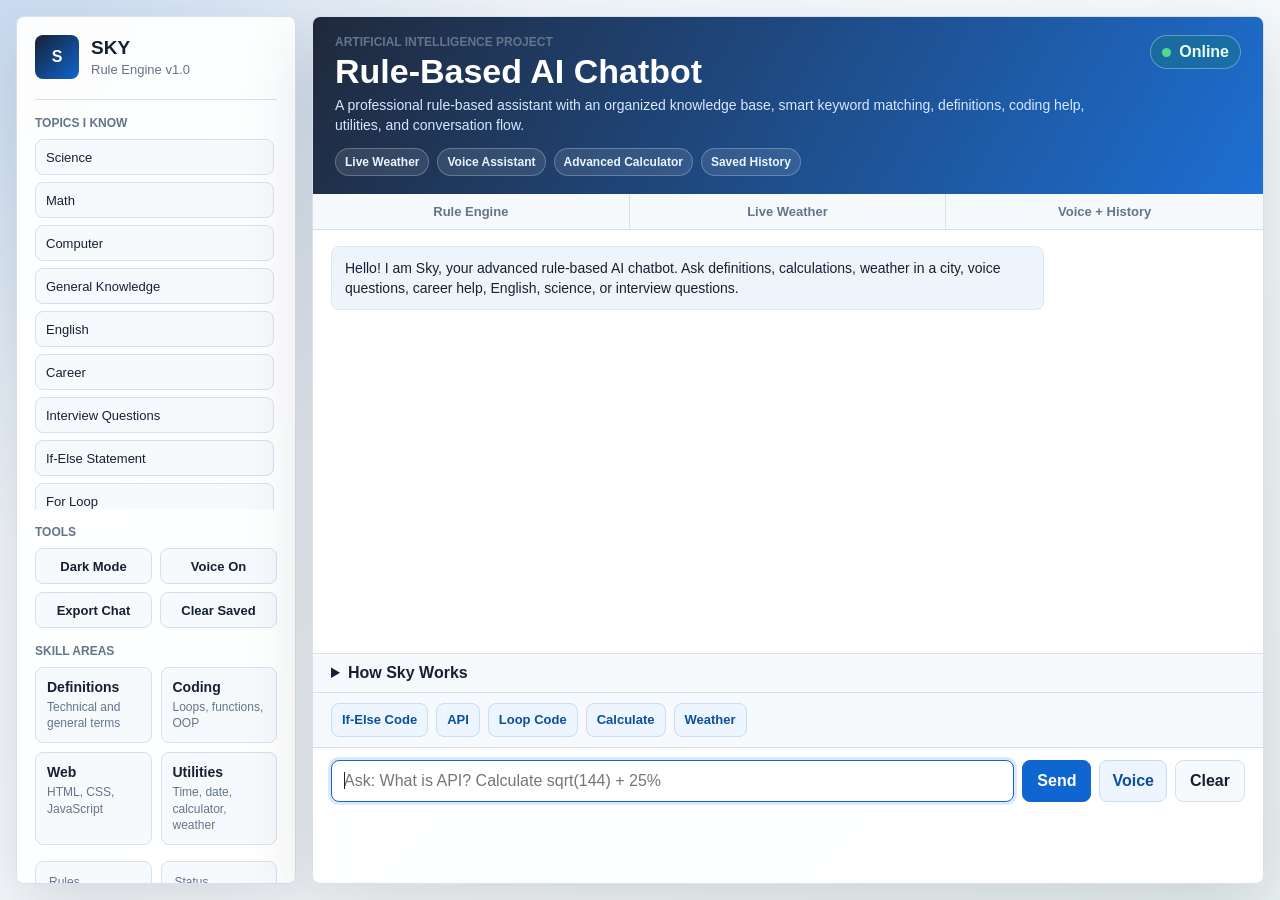
==== commit 5a723eaa: "Add easy website launcher" ====
--- a/index.html
+++ b/index.html
@@ -3,1600 +3,55 @@
 <head>
     <meta charset="UTF-8">
     <meta name="viewport" content="width=device-width, initial-scale=1.0">
-    <title>Sky Rule-Based AI Chatbot</title>
+    <meta http-equiv="refresh" content="0; url=Task-1-Chatbot/index.html">
+    <title>CODSOFT Tasks</title>
     <style>
-        :root {
-            --page: #eef3f8;
-            --surface: #ffffff;
-            --surface-soft: #f7fafc;
-            --ink: #172033;
-            --muted: #64748b;
-            --line: #d7e0eb;
-            --primary: #0f66d0;
-            --primary-dark: #0b4f9f;
-            --success: #13845b;
-            --bot: #eef4fb;
-            --shadow: 0 24px 70px rgba(23, 32, 51, 0.16);
+        body {
+            min-height: 100vh;
+            display: grid;
+            place-items: center;
+            margin: 0;
+            font-family: Arial, Helvetica, sans-serif;
+            color: #172033;
+            background: #eef3f8;
         }
 
-        body.dark-mode {
-            --page: #111827;
-            --surface: #172033;
-            --surface-soft: #202b3f;
-            --ink: #f4f7fb;
-            --muted: #a8b3c5;
-            --line: #334057;
-            --primary: #55a7ff;
-            --primary-dark: #8cc4ff;
-            --bot: #22304a;
-            --shadow: 0 24px 70px rgba(0, 0, 0, 0.34);
-            background:
-                radial-gradient(circle at top left, rgba(85, 167, 255, 0.18), transparent 34rem),
-                linear-gradient(135deg, #111827 0%, #172033 60%, #10231f 100%);
-        }
-
-        * {
-            box-sizing: border-box;
-        }
-
-        body {
-            margin: 0;
-            min-height: 100vh;
-            font-family: Arial, Helvetica, sans-serif;
-            color: var(--ink);
-            background:
-                radial-gradient(circle at top left, rgba(15, 102, 208, 0.16), transparent 34rem),
-                linear-gradient(135deg, #eef3f8 0%, #f8fbfd 52%, #eaf3f1 100%);
-        }
-
-        button,
-        input {
-            font: inherit;
-        }
-
-        button {
-            cursor: pointer;
-        }
-
-        .app {
-            min-height: 100vh;
-            display: grid;
-            grid-template-columns: 280px minmax(0, 1fr);
-            gap: 16px;
-            padding: 16px;
-        }
-
-        .sidebar,
-        .chat-card {
-            border: 1px solid var(--line);
+        main {
+            width: min(620px, calc(100% - 32px));
+            padding: 28px;
+            text-align: center;
+            background: #ffffff;
+            border: 1px solid #d7e0eb;
             border-radius: 8px;
-            background: rgba(255, 255, 255, 0.95);
-            box-shadow: var(--shadow);
-        }
-
-        .sidebar {
-            display: flex;
-            flex-direction: column;
-            gap: 16px;
-            max-height: calc(100vh - 32px);
-            overflow-y: auto;
-            padding: 18px;
-        }
-
-        .brand {
-            display: flex;
-            align-items: center;
-            gap: 12px;
-            padding-bottom: 20px;
-            border-bottom: 1px solid var(--line);
-        }
-
-        .brand-mark {
-            width: 44px;
-            height: 44px;
-            display: grid;
-            place-items: center;
-            border-radius: 8px;
-            color: #ffffff;
-            font-weight: 800;
-            background: linear-gradient(135deg, #172033, #0f66d0);
-        }
-
-        .brand-name,
-        .brand-subtitle,
-        .section-label,
-        .eyebrow,
-        .header-copy {
-            margin: 0;
-        }
-
-        .brand-name {
-            font-size: 19px;
-            font-weight: 800;
-            text-transform: uppercase;
-        }
-
-        .brand-subtitle {
-            margin-top: 3px;
-            color: var(--muted);
-            font-size: 13px;
-        }
-
-        .sidebar-section {
-            display: grid;
-            gap: 9px;
-        }
-
-        .section-label,
-        .eyebrow {
-            color: var(--muted);
-            font-size: 12px;
-            font-weight: 800;
-            letter-spacing: 0;
-            text-transform: uppercase;
-        }
-
-        .topic-list {
-            display: grid;
-            gap: 7px;
-            max-height: 370px;
-            overflow-y: auto;
-            padding-right: 3px;
-        }
-
-        .capability-grid {
-            display: grid;
-            grid-template-columns: repeat(2, minmax(0, 1fr));
-            gap: 9px;
-        }
-
-        .capability-card {
-            padding: 11px;
-            border: 1px solid var(--line);
-            border-radius: 8px;
-            background: var(--surface-soft);
-        }
-
-        .capability-card strong,
-        .capability-card span {
-            display: block;
-        }
-
-        .capability-card strong {
-            font-size: 14px;
-        }
-
-        .capability-card span {
-            margin-top: 4px;
-            color: var(--muted);
-            font-size: 12px;
-            line-height: 1.35;
-        }
-
-        .topic-button {
-            min-height: 36px;
-            padding: 8px 10px;
-            text-align: left;
-            color: var(--ink);
-            background: var(--surface-soft);
-            border: 1px solid var(--line);
-            border-radius: 8px;
-            font-size: 13px;
-        }
-
-        .topic-button:hover,
-        .topic-button:focus-visible {
-            color: var(--primary-dark);
-            border-color: #b9d1f0;
-            background: #edf5ff;
-        }
-
-        body.dark-mode .topic-button:hover,
-        body.dark-mode .topic-button:focus-visible,
-        body.dark-mode .quick-row button:hover,
-        body.dark-mode .quick-row button:focus-visible {
-            color: #ffffff;
-            background: #28466c;
-        }
-
-        .tool-row {
-            display: grid;
-            grid-template-columns: 1fr 1fr;
-            gap: 8px;
-        }
-
-        .tool-button {
-            min-height: 36px;
-            padding: 8px 9px;
-            color: var(--ink);
-            font-weight: 800;
-            background: var(--surface-soft);
-            border: 1px solid var(--line);
-            border-radius: 8px;
-            font-size: 13px;
-        }
-
-        .stats-grid {
-            grid-template-columns: 1fr 1fr;
-            margin-top: auto;
-        }
-
-        .stats-grid div {
-            padding: 13px;
-            border: 1px solid var(--line);
-            border-radius: 8px;
-            background: var(--surface-soft);
-        }
-
-        .stats-grid span,
-        .stats-grid strong {
-            display: block;
-        }
-
-        .stats-grid span {
-            color: var(--muted);
-            font-size: 12px;
-        }
-
-        .stats-grid strong {
-            margin-top: 5px;
-            font-size: 17px;
-        }
-
-        .chat-card {
-            min-height: 0;
-            height: calc(100vh - 32px);
-            display: flex;
-            flex-direction: column;
-            overflow: hidden;
-        }
-
-        .chat-header {
-            display: flex;
-            align-items: flex-start;
-            justify-content: space-between;
-            gap: 16px;
-            padding: 18px 22px;
-            color: #ffffff;
-            background:
-                linear-gradient(120deg, rgba(23, 32, 51, 0.96) 0%, rgba(15, 102, 208, 0.94) 100%),
-                repeating-linear-gradient(135deg, rgba(255, 255, 255, 0.12) 0 1px, transparent 1px 16px);
+            box-shadow: 0 20px 55px rgba(23, 32, 51, 0.14);
         }
 
         h1 {
-            margin: 4px 0 6px;
-            font-size: clamp(24px, 3vw, 34px);
-            line-height: 1.1;
+            margin: 0 0 10px;
         }
 
-        .header-copy {
-            max-width: 760px;
-            color: #d7e8ff;
-            line-height: 1.4;
-            font-size: 14px;
+        p {
+            color: #64748b;
+            line-height: 1.5;
         }
 
-        .header-badges {
-            display: flex;
-            flex-wrap: wrap;
-            gap: 8px;
-            margin-top: 12px;
-        }
-
-        .header-badges span {
-            padding: 6px 9px;
-            color: #eaf4ff;
-            font-size: 12px;
-            font-weight: 800;
-            border: 1px solid rgba(255, 255, 255, 0.24);
-            border-radius: 999px;
-            background: rgba(255, 255, 255, 0.10);
-        }
-
-        .status-pill {
-            flex: 0 0 auto;
-            display: inline-flex;
-            align-items: center;
-            gap: 8px;
-            min-height: 32px;
-            padding: 7px 11px;
-            border-radius: 999px;
-            color: #e6fff4;
-            font-weight: 800;
-            border: 1px solid rgba(255, 255, 255, 0.32);
-            background: rgba(19, 132, 91, 0.26);
-        }
-
-        .status-dot {
-            width: 9px;
-            height: 9px;
-            border-radius: 50%;
-            background: #54d991;
-        }
-
-        .system-bar {
-            display: grid;
-            grid-template-columns: repeat(3, 1fr);
-            border-bottom: 1px solid var(--line);
-            background: var(--surface-soft);
-        }
-
-        .system-bar span {
-            padding: 10px 12px;
-            text-align: center;
-            color: var(--muted);
-            font-size: 13px;
-            font-weight: 800;
-            border-right: 1px solid var(--line);
-        }
-
-        .system-bar span:last-child {
-            border-right: 0;
-        }
-
-        .chat-window {
-            flex: 0 1 auto;
-            display: flex;
-            flex-direction: column;
-            gap: 10px;
-            height: clamp(300px, 47vh, 500px);
-            min-height: 280px;
-            padding: 16px 18px;
-            overflow-y: auto;
-            background:
-                linear-gradient(rgba(255, 255, 255, 0.92), rgba(255, 255, 255, 0.92)),
-                linear-gradient(90deg, rgba(15, 102, 208, 0.06) 1px, transparent 1px),
-                linear-gradient(rgba(15, 102, 208, 0.06) 1px, transparent 1px);
-            background-size: auto, 28px 28px, 28px 28px;
-        }
-
-        body.dark-mode .chat-window {
-            background:
-                linear-gradient(rgba(23, 32, 51, 0.92), rgba(23, 32, 51, 0.92)),
-                linear-gradient(90deg, rgba(85, 167, 255, 0.08) 1px, transparent 1px),
-                linear-gradient(rgba(85, 167, 255, 0.08) 1px, transparent 1px);
-            background-size: auto, 28px 28px, 28px 28px;
-        }
-
-        .message {
-            width: fit-content;
-            max-width: min(760px, 78%);
-            padding: 11px 13px;
+        a {
+            display: inline-block;
+            margin-top: 10px;
+            padding: 12px 16px;
+            color: #ffffff;
+            font-weight: 700;
+            text-decoration: none;
+            background: #0f66d0;
             border-radius: 8px;
-            line-height: 1.45;
-            font-size: 14px;
-        }
-
-        .message p {
-            margin: 0;
-        }
-
-        .typing-message {
-            color: var(--muted);
-            font-style: italic;
-        }
-
-        .bot-message {
-            align-self: flex-start;
-            color: var(--ink);
-            background: var(--bot);
-            border: 1px solid #dce8f6;
-        }
-
-        .user-message {
-            align-self: flex-end;
-            color: #ffffff;
-            background: var(--primary);
-        }
-
-        .quick-row {
-            display: flex;
-            flex-wrap: wrap;
-            gap: 8px;
-            padding: 10px 18px;
-            border-top: 1px solid var(--line);
-            background: var(--surface-soft);
-        }
-
-        .quick-row button {
-            min-height: 34px;
-            padding: 7px 10px;
-            color: var(--primary-dark);
-            font-weight: 800;
-            background: #edf5ff;
-            border: 1px solid #c9dcf5;
-            border-radius: 8px;
-            font-size: 13px;
-        }
-
-        .quick-row button:hover,
-        .quick-row button:focus-visible {
-            background: #deedff;
-        }
-
-        .composer {
-            display: grid;
-            grid-template-columns: 1fr auto auto auto;
-            gap: 8px;
-            padding: 12px 18px 14px;
-            border-top: 1px solid var(--line);
-            background: var(--surface);
-        }
-
-        .composer input {
-            min-width: 0;
-            min-height: 42px;
-            padding: 0 12px;
-            color: var(--ink);
-            background: var(--surface);
-            border: 1px solid #cbd6e4;
-            border-radius: 8px;
-            outline: none;
-        }
-
-        .composer input:focus {
-            border-color: var(--primary);
-            box-shadow: 0 0 0 3px rgba(15, 102, 208, 0.14);
-        }
-
-        .send-button,
-        .clear-button {
-            min-height: 42px;
-            padding: 0 14px;
-            font-weight: 800;
-            border-radius: 8px;
-        }
-
-        .send-button {
-            color: #ffffff;
-            background: var(--primary);
-            border: 1px solid var(--primary);
-        }
-
-        .send-button:hover,
-        .send-button:focus-visible {
-            background: var(--primary-dark);
-        }
-
-        .clear-button {
-            color: var(--ink);
-            background: var(--surface-soft);
-            border: 1px solid var(--line);
-        }
-
-        .mic-button {
-            min-height: 42px;
-            padding: 0 12px;
-            color: var(--primary-dark);
-            font-weight: 800;
-            background: #edf5ff;
-            border: 1px solid #c9dcf5;
-            border-radius: 8px;
-        }
-
-        body.dark-mode .mic-button {
-            color: #ffffff;
-            background: #263b5c;
-            border-color: #3b5579;
-        }
-
-        .explain-panel {
-            padding: 10px 18px;
-            border-top: 1px solid var(--line);
-            background: var(--surface-soft);
-        }
-
-        .explain-panel summary {
-            cursor: pointer;
-            color: var(--ink);
-            font-weight: 800;
-        }
-
-        .flow-list {
-            display: grid;
-            grid-template-columns: repeat(4, 1fr);
-            gap: 9px;
-            margin-top: 12px;
-        }
-
-        .flow-list span {
-            padding: 10px;
-            text-align: center;
-            color: var(--muted);
-            font-size: 13px;
-            font-weight: 800;
-            border: 1px solid var(--line);
-            border-radius: 8px;
-            background: var(--surface);
-        }
-
-        .clear-button:hover,
-        .clear-button:focus-visible {
-            background: #edf1f5;
-        }
-
-        @media (max-width: 860px) {
-            .app {
-                grid-template-columns: 1fr;
-                padding: 16px;
-            }
-
-            .sidebar {
-                order: 2;
-            }
-
-            .chat-card {
-                min-height: 720px;
-            }
-        }
-
-        @media (max-width: 620px) {
-            .app {
-                padding: 0;
-            }
-
-            .sidebar,
-            .chat-card {
-                border-radius: 0;
-                box-shadow: none;
-            }
-
-            .chat-header {
-                flex-direction: column;
-                padding: 22px;
-            }
-
-            .system-bar {
-                grid-template-columns: 1fr;
-            }
-
-            .system-bar span {
-                border-right: 0;
-                border-bottom: 1px solid var(--line);
-            }
-
-            .chat-window,
-            .quick-row,
-            .composer {
-                padding-left: 18px;
-                padding-right: 18px;
-            }
-
-            .composer {
-                grid-template-columns: 1fr;
-            }
-
-            .flow-list {
-                grid-template-columns: 1fr;
-            }
-
-            .message {
-                max-width: 94%;
-            }
         }
     </style>
 </head>
 <body>
-    <main class="app">
-        <aside class="sidebar" aria-label="Chatbot information">
-            <div class="brand">
-                <div class="brand-mark">S</div>
-                <div>
-                    <p class="brand-name">Sky</p>
-                    <p class="brand-subtitle">Rule Engine v1.0</p>
-                </div>
-            </div>
-
-            <section class="sidebar-section">
-                <p class="section-label">Topics I Know</p>
-                <div class="topic-list">
-                    <button type="button" class="topic-button" data-message="science questions">Science</button>
-                    <button type="button" class="topic-button" data-message="math formulas">Math</button>
-                    <button type="button" class="topic-button" data-message="computer questions">Computer</button>
-                    <button type="button" class="topic-button" data-message="general knowledge questions">General Knowledge</button>
-                    <button type="button" class="topic-button" data-message="english grammar">English</button>
-                    <button type="button" class="topic-button" data-message="career guidance">Career</button>
-                    <button type="button" class="topic-button" data-message="interview questions">Interview Questions</button>
-                    <button type="button" class="topic-button" data-message="what is if else statement">If-Else Statement</button>
-                    <button type="button" class="topic-button" data-message="what is for loop">For Loop</button>
-                    <button type="button" class="topic-button" data-message="what is API">API Definition</button>
-                    <button type="button" class="topic-button" data-message="what is database">Database</button>
-                    <button type="button" class="topic-button" data-message="what is cybersecurity">Cybersecurity</button>
-                    <button type="button" class="topic-button" data-message="what is cloud computing">Cloud Computing</button>
-                    <button type="button" class="topic-button" data-message="what is today's weather">Weather Help</button>
-                    <button type="button" class="topic-button" data-message="calculate sqrt(144) + 25%">Advanced Math</button>
-                </div>
-            </section>
-
-            <section class="sidebar-section">
-                <p class="section-label">Tools</p>
-                <div class="tool-row">
-                    <button type="button" class="tool-button" id="themeToggle">Dark Mode</button>
-                    <button type="button" class="tool-button" id="voiceToggle">Voice On</button>
-                    <button type="button" class="tool-button" id="exportChat">Export Chat</button>
-                    <button type="button" class="tool-button" id="clearHistory">Clear Saved</button>
-                </div>
-            </section>
-
-            <section class="sidebar-section">
-                <p class="section-label">Skill Areas</p>
-                <div class="capability-grid">
-                    <div class="capability-card">
-                        <strong>Definitions</strong>
-                        <span>Technical and general terms</span>
-                    </div>
-                    <div class="capability-card">
-                        <strong>Coding</strong>
-                        <span>Loops, functions, OOP</span>
-                    </div>
-                    <div class="capability-card">
-                        <strong>Web</strong>
-                        <span>HTML, CSS, JavaScript</span>
-                    </div>
-                    <div class="capability-card">
-                        <strong>Utilities</strong>
-                        <span>Time, date, calculator, weather</span>
-                    </div>
-                </div>
-            </section>
-
-            <section class="sidebar-section stats-grid">
-                <div>
-                    <span>Rules</span>
-                    <strong>70+</strong>
-                </div>
-                <div>
-                    <span>Status</span>
-                    <strong>Active</strong>
-                </div>
-            </section>
-        </aside>
-
-        <section class="chat-card" aria-label="Rule-based AI chatbot">
-            <header class="chat-header">
-                <div>
-                    <p class="eyebrow">Artificial Intelligence Project</p>
-                    <h1>Rule-Based AI Chatbot</h1>
-                    <p class="header-copy">A professional rule-based assistant with an organized knowledge base, smart keyword matching, definitions, coding help, utilities, and conversation flow.</p>
-                    <div class="header-badges" aria-label="Advanced features">
-                        <span>Live Weather</span>
-                        <span>Voice Assistant</span>
-                        <span>Advanced Calculator</span>
-                        <span>Saved History</span>
-                    </div>
-                </div>
-                <div class="status-pill">
-                    <span class="status-dot"></span>
-                    Online
-                </div>
-            </header>
-
-            <div class="system-bar">
-                <span>Rule Engine</span>
-                <span>Live Weather</span>
-                <span>Voice + History</span>
-            </div>
-
-            <div class="chat-window" id="chatWindow" aria-live="polite" aria-label="Chat messages"></div>
-
-            <details class="explain-panel">
-                <summary>How Sky Works</summary>
-                <div class="flow-list">
-                    <span>User Input</span>
-                    <span>Normalize Text</span>
-                    <span>Match Rule/API</span>
-                    <span>Return Response</span>
-                </div>
-            </details>
-
-            <div class="quick-row" aria-label="Quick prompts">
-                <button type="button" data-message="what is if else statement">If-Else</button>
-                <button type="button" data-message="what is API">API</button>
-                <button type="button" data-message="calculate sqrt(144) + 25%">Calculate</button>
-                <button type="button" data-message="weather in Mumbai">Weather</button>
-            </div>
-
-            <form class="composer" id="chatForm">
-                <input
-                    id="userInput"
-                    type="text"
-                    autocomplete="off"
-                    placeholder="Ask: What is API? Calculate sqrt(144) + 25%"
-                    aria-label="Type your message"
-                >
-                <button type="submit" class="send-button">Send</button>
-                <button type="button" class="mic-button" id="voiceInput">Voice</button>
-                <button type="button" class="clear-button" id="clearChat">Clear</button>
-            </form>
-        </section>
+    <main>
+        <h1>CODSOFT Task 1</h1>
+        <p>Opening the Rule-Based AI Chatbot website.</p>
+        <a href="Task-1-Chatbot/index.html">Open Chatbot</a>
     </main>
-
-    <script>
-        document.addEventListener("DOMContentLoaded", function () {
-            const chatWindow = document.querySelector("#chatWindow");
-            const chatForm = document.querySelector("#chatForm");
-            const userInput = document.querySelector("#userInput");
-            const clearChatButton = document.querySelector("#clearChat");
-            const promptButtons = document.querySelectorAll("[data-message]");
-            const themeToggle = document.querySelector("#themeToggle");
-            const voiceToggle = document.querySelector("#voiceToggle");
-            const voiceInputButton = document.querySelector("#voiceInput");
-            const exportChatButton = document.querySelector("#exportChat");
-            const clearHistoryButton = document.querySelector("#clearHistory");
-            const storageKey = "sky-chat-history";
-            const themeKey = "sky-theme";
-            let voiceEnabled = true;
-            let chatHistory = [];
-
-            const rules = [
-                {
-                    patterns: ["hello", "hi", "hey", "good morning", "good afternoon", "good evening"],
-                    responses: [
-                        "Hello! I am Sky, your rule-based AI chatbot. How can I help you today?",
-                        "Hi there! You can ask me about programming, AI, web development, study topics, time, date, weather help, or jokes."
-                    ]
-                },
-                {
-                    patterns: ["who are you", "your name", "what are you", "identity"],
-                    responses: [
-                        "I am a rule-based chatbot that replies using predefined rules and pattern matching.",
-                        "My name is Sky. I am built to demonstrate basic artificial intelligence conversation flow."
-                    ]
-                },
-                {
-                    patterns: ["what is ai", "what is artificial intelligence", "define ai", "meaning of ai", "artificial intelligence"],
-                    responses: [
-                        "Artificial Intelligence is the field of making computer systems perform tasks that usually need human intelligence.",
-                        "AI helps machines understand patterns, make decisions, solve problems, and respond intelligently."
-                    ]
-                },
-                {
-                    patterns: ["what is chatbot", "what is a chatbot", "define chatbot", "chatbot"],
-                    responses: [
-                        "A chatbot is a software program that communicates with users through text or voice.",
-                        "A chatbot simulates conversation by understanding messages and giving useful responses."
-                    ]
-                },
-                {
-                    patterns: ["help", "what can you do", "features", "commands", "capabilities"],
-                    responses: [
-                        "I can answer definitions, coding concepts, science, math, computer, general knowledge, English, career, interview questions, live weather, voice input, chat history, export, and advanced calculations.",
-                        "Try asking: what is API, weather in Mumbai, solve x + 5 = 10, area of circle radius 5, simple interest, percentage marks, or interview questions."
-                    ]
-                },
-                {
-                    patterns: ["science questions", "science", "physics", "chemistry", "biology"],
-                    responses: [
-                        "Science studies the natural world through observation, experiments, and evidence. You can ask me about physics, chemistry, biology, energy, force, atoms, cells, and environment.",
-                        "Examples: what is force, what is atom, what is photosynthesis, what is electricity."
-                    ]
-                },
-                {
-                    patterns: ["general knowledge", "gk", "capital", "country"],
-                    responses: [
-                        "General knowledge includes facts about countries, history, science, current affairs, geography, and important people.",
-                        "Example: India is a country in South Asia, and New Delhi is the capital of India."
-                    ]
-                },
-                {
-                    patterns: ["english", "grammar", "noun", "verb", "adjective", "essay"],
-                    responses: [
-                        "English grammar helps us write and speak correctly. A noun names a person, place, or thing; a verb shows action; an adjective describes a noun.",
-                        "For English improvement, practice vocabulary, grammar rules, reading, and short writing daily."
-                    ]
-                },
-                {
-                    patterns: ["career", "job", "future", "guidance"],
-                    responses: [
-                        "Career guidance starts with your interests, skills, education, and goals. For technology, learn programming, build projects, upload them to GitHub, and practice interviews.",
-                        "A strong career plan includes learning skills, making projects, improving communication, and preparing a resume."
-                    ]
-                },
-                {
-                    patterns: ["interview", "interview questions", "hr questions"],
-                    responses: [
-                        "Common interview questions include: Tell me about yourself, explain your project, what are your strengths, why should we select you, and what did you learn from this project?",
-                        "For your chatbot project, explain: it normalizes user input, matches patterns, selects a predefined response, and shows the answer in a clean web interface."
-                    ]
-                },
-                {
-                    patterns: ["programming", "coding", "code", "developer"],
-                    responses: [
-                        "Programming means writing instructions that tell a computer how to solve a problem."
-                    ]
-                },
-                {
-                    patterns: ["python", "what is python", "python programming"],
-                    responses: [
-                        "Python is a simple and powerful programming language used for AI, websites, automation, data science, and software development.",
-                        "Python is popular because its syntax is easy to read and beginners can learn it quickly."
-                    ]
-                },
-                {
-                    patterns: ["if else", "if-else", "if statement", "else statement", "conditional statement"],
-                    responses: [
-                        "An if-else statement is used to make decisions in a program. If a condition is true, one block of code runs; otherwise, the else block runs.",
-                        "Example: if marks >= 40, print pass; else, print fail. This is called decision-making in programming."
-                    ]
-                },
-                {
-                    patterns: ["for loop", "for-loop", "what is loop", "loop statement", "loops"],
-                    responses: [
-                        "A for loop repeats a block of code a fixed number of times or for each item in a list.",
-                        "Example: a for loop can print numbers from 1 to 10 without writing ten separate print statements."
-                    ]
-                },
-                {
-                    patterns: ["while loop", "while-loop"],
-                    responses: [
-                        "A while loop repeats code as long as a condition remains true.",
-                        "Use a while loop when you do not know exactly how many times the code should repeat."
-                    ]
-                },
-                {
-                    patterns: ["variable", "variables", "what is variable"],
-                    responses: [
-                        "A variable is a named storage place for data. Example: age = 18 stores the value 18 in the variable named age.",
-                        "Variables help programs remember values like names, marks, prices, and scores."
-                    ]
-                },
-                {
-                    patterns: ["function", "functions", "method", "what is function"],
-                    responses: [
-                        "A function is a reusable block of code that performs a specific task.",
-                        "Functions make programs organized because you can write code once and use it many times."
-                    ]
-                },
-                {
-                    patterns: ["array", "arrays", "list", "what is array"],
-                    responses: [
-                        "An array or list stores multiple values in one variable, such as marks = [80, 75, 90].",
-                        "Arrays are useful when you need to store many related items together."
-                    ]
-                },
-                {
-                    patterns: ["object", "objects", "class", "oops", "oop"],
-                    responses: [
-                        "Object-oriented programming organizes code using classes and objects. A class is a blueprint, and an object is made from that blueprint.",
-                        "Example: Car can be a class, and one specific car with color and model can be an object."
-                    ]
-                },
-                {
-                    patterns: ["html", "what is html"],
-                    responses: [
-                        "HTML stands for HyperText Markup Language. It is used to create the structure of a web page.",
-                        "HTML adds headings, paragraphs, buttons, images, forms, and links to websites."
-                    ]
-                },
-                {
-                    patterns: ["css", "what is css"],
-                    responses: [
-                        "CSS stands for Cascading Style Sheets. It is used to design and style web pages.",
-                        "CSS controls colors, fonts, spacing, layout, borders, and responsive design."
-                    ]
-                },
-                {
-                    patterns: ["javascript", "java script", "what is javascript"],
-                    responses: [
-                        "JavaScript is a programming language used to make websites interactive.",
-                        "JavaScript can handle button clicks, forms, animations, chatbot replies, and dynamic page updates."
-                    ]
-                },
-                {
-                    patterns: ["database", "sql", "mysql", "data base"],
-                    responses: [
-                        "A database stores and manages data in an organized way. SQL is commonly used to read and update database records.",
-                        "Example: a college system may use a database to store student names, marks, and attendance."
-                    ]
-                },
-                {
-                    patterns: ["algorithm", "algorithms"],
-                    responses: [
-                        "An algorithm is a step-by-step method for solving a problem.",
-                        "Example: a recipe is like an algorithm because it gives ordered steps to reach a final result."
-                    ]
-                },
-                {
-                    patterns: ["debug", "debugging", "error", "bug"],
-                    responses: [
-                        "Debugging means finding and fixing errors in a program.",
-                        "A good debugging method is to read the error message, check the line number, and test small parts of the code."
-                    ]
-                },
-                {
-                    patterns: ["weather", "today weather", "todays weather", "what is todays weather", "what is today's weather", "temperature"],
-                    responses: [
-                        "I can answer weather-related questions, but this offline rule-based version cannot fetch live weather automatically. Please check a weather app or connect me to a weather API for live updates.",
-                        "For live weather, this chatbot needs internet data from a weather API. Right now, I can explain weather terms but cannot know the current weather."
-                    ]
-                },
-                {
-                    patterns: ["rain", "cloud", "sunny", "humidity", "wind"],
-                    responses: [
-                        "Weather terms: humidity means moisture in the air, wind speed shows how fast air is moving, and cloudy means clouds are covering the sky.",
-                        "Rain, wind, humidity, and temperature are common measurements used in weather reports."
-                    ]
-                },
-                {
-                    patterns: ["study", "exam", "learn", "how to study"],
-                    responses: [
-                        "A good study method is to read the topic, write short notes, practice examples, and revise daily.",
-                        "For technical subjects, learn the definition first, then understand one example, then try writing your own code."
-                    ]
-                },
-                {
-                    patterns: ["resume", "github", "project"],
-                    responses: [
-                        "A good project should have clear code, a README file, screenshots, and simple instructions for running it.",
-                        "For GitHub, keep your project organized with folders, comments, documentation, and a meaningful project title."
-                    ]
-                },
-                {
-                    patterns: ["api", "what is api"],
-                    responses: [
-                        "API stands for Application Programming Interface. It allows two software systems to communicate with each other.",
-                        "An API is like a messenger between applications. For example, a weather app can use a weather API to get live weather data."
-                    ]
-                },
-                {
-                    patterns: ["compiler", "interpreter"],
-                    responses: [
-                        "A compiler converts source code into machine code before running it. An interpreter runs code step by step.",
-                        "Compiled languages are often fast after compilation, while interpreted languages are usually easier to test quickly."
-                    ]
-                },
-                {
-                    patterns: ["operating system", "os"],
-                    responses: [
-                        "An operating system is system software that manages hardware and software resources. Examples include Windows, Linux, macOS, Android, and iOS.",
-                        "The operating system controls files, memory, processes, devices, and user interaction."
-                    ]
-                },
-                {
-                    patterns: ["network", "networking", "internet"],
-                    responses: [
-                        "A computer network connects devices so they can share data and resources.",
-                        "The internet is a global network of networks that allows devices around the world to communicate."
-                    ]
-                },
-                {
-                    patterns: ["cybersecurity", "security", "password", "phishing"],
-                    responses: [
-                        "Cybersecurity means protecting computers, networks, and data from attacks or unauthorized access.",
-                        "Good security habits include using strong passwords, avoiding suspicious links, updating software, and enabling two-factor authentication."
-                    ]
-                },
-                {
-                    patterns: ["cloud computing", "cloud"],
-                    responses: [
-                        "Cloud computing means using internet-based servers to store data, run applications, and provide computing services.",
-                        "Examples of cloud services include Google Drive, AWS, Microsoft Azure, and cloud hosting platforms."
-                    ]
-                },
-                {
-                    patterns: ["machine learning", "ml"],
-                    responses: [
-                        "Machine learning is a part of AI where computers learn patterns from data and improve performance without being directly programmed for every rule.",
-                        "Examples include recommendation systems, spam detection, image recognition, and prediction models."
-                    ]
-                },
-                {
-                    patterns: ["data science", "data analytics", "analytics"],
-                    responses: [
-                        "Data science uses data, statistics, programming, and machine learning to find useful insights and make predictions.",
-                        "Data analytics focuses on understanding data and using it to support better decisions."
-                    ]
-                },
-                {
-                    patterns: ["frontend", "front end", "backend", "back end", "full stack"],
-                    responses: [
-                        "Frontend development builds the part users see. Backend development handles servers, databases, and application logic. Full stack means working on both.",
-                        "A complete web app usually has a frontend interface, backend logic, and a database."
-                    ]
-                },
-                {
-                    patterns: ["json", "xml"],
-                    responses: [
-                        "JSON is a lightweight format for storing and sending data. It is commonly used in APIs.",
-                        "XML and JSON are both data formats, but JSON is usually simpler and very popular in web development."
-                    ]
-                },
-                {
-                    patterns: ["http", "https", "url", "website"],
-                    responses: [
-                        "HTTP is a protocol used by browsers and servers to communicate. HTTPS is the secure version that encrypts data.",
-                        "A URL is the web address used to locate a page or resource on the internet."
-                    ]
-                },
-                {
-                    patterns: ["input", "output", "ipo"],
-                    responses: [
-                        "Input is data given to a program, processing is what the program does with it, and output is the result.",
-                        "Example: entering marks is input, calculating grade is processing, and showing pass/fail is output."
-                    ]
-                },
-                {
-                    patterns: ["syntax", "semantic", "logic error"],
-                    responses: [
-                        "A syntax error happens when code breaks language rules. A logic error happens when code runs but gives the wrong result.",
-                        "Syntax is about correct code structure, while semantics is about the meaning of the code."
-                    ]
-                },
-                {
-                    patterns: ["time", "current time", "what time"],
-                    responses: [
-                        "The current time is {time}.",
-                        "It is {time} right now."
-                    ]
-                },
-                {
-                    patterns: ["date", "today", "current date"],
-                    responses: [
-                        "Today's date is {date}.",
-                        "The current date is {date}."
-                    ]
-                },
-                {
-                    patterns: ["joke", "tell me a joke", "funny"],
-                    responses: [
-                        "Why did the computer get promoted? Because it had outstanding byte-sized results.",
-                        "Why do programmers prefer dark mode? Because light attracts bugs."
-                    ]
-                },
-                {
-                    patterns: ["math", "calculate", "plus", "minus"],
-                    responses: [
-                        "I can solve many calculations. Try examples like calculate 12 + 8, calculate (20 - 5) * 3, calculate sqrt(144), calculate 2 power 5, or calculate 25%.",
-                        "My calculator supports addition, subtraction, multiplication, division, brackets, decimals, percentages, square root, and powers."
-                    ]
-                },
-                {
-                    patterns: ["thanks", "thank you", "thx"],
-                    responses: [
-                        "You're welcome!",
-                        "Happy to help."
-                    ]
-                },
-                {
-                    patterns: ["bye", "goodbye", "exit", "quit", "see you"],
-                    responses: [
-                        "Goodbye! Keep learning and building.",
-                        "See you later. Great job exploring AI basics."
-                    ]
-                }
-            ];
-
-            const fallbackResponses = [
-                "I do not have an exact rule for that yet. Try asking a clear definition question such as what is API, what is compiler, what is database, or what is for loop.",
-                "I did not fully understand that message. I work best with short questions like define variable, explain HTML, calculate 20 + 5, or what is today's weather.",
-                "That exact question is not in my knowledge base yet. Because this is a rule-based chatbot, more answers can be added by adding more terms and patterns."
-            ];
-
-            const definitionBank = {
-                "ai": "Artificial Intelligence is the field of creating machines or software that can perform tasks that usually require human intelligence.",
-                "artificial intelligence": "Artificial Intelligence is the field of creating machines or software that can perform tasks that usually require human intelligence.",
-                "api": "API stands for Application Programming Interface. It allows one software application to communicate with another.",
-                "algorithm": "An algorithm is a step-by-step process used to solve a problem or complete a task.",
-                "array": "An array is a collection that stores multiple values together under one name.",
-                "backend": "Backend is the server-side part of an application that handles logic, databases, authentication, and data processing.",
-                "binary": "Binary is a number system that uses only 0 and 1. Computers use binary to represent data.",
-                "boolean": "A boolean is a data type with only two values: true or false.",
-                "bug": "A bug is an error or problem in software that causes incorrect behavior.",
-                "chatbot": "A chatbot is a software program that responds to user messages and simulates conversation.",
-                "class": "A class is a blueprint used in object-oriented programming to create objects.",
-                "cloud computing": "Cloud computing means using internet-based servers for storage, applications, databases, and computing power.",
-                "compiler": "A compiler translates source code into machine code or another executable format before the program runs.",
-                "condition": "A condition is an expression that evaluates to true or false and is used for decision-making.",
-                "css": "CSS stands for Cascading Style Sheets. It controls the design, layout, colors, and spacing of web pages.",
-                "cybersecurity": "Cybersecurity is the practice of protecting systems, networks, and data from digital attacks.",
-                "data": "Data means facts, values, or information that can be stored, processed, or analyzed.",
-                "database": "A database is an organized collection of data that can be stored, searched, updated, and managed.",
-                "debugging": "Debugging is the process of finding and fixing errors in code.",
-                "encryption": "Encryption converts readable data into a protected format so unauthorized people cannot easily understand it.",
-                "frontend": "Frontend is the part of a website or app that users directly see and interact with.",
-                "function": "A function is a reusable block of code that performs a specific task.",
-                "html": "HTML stands for HyperText Markup Language. It creates the structure and content of a web page.",
-                "http": "HTTP is the protocol used for communication between web browsers and web servers.",
-                "https": "HTTPS is the secure version of HTTP. It encrypts data between the browser and server.",
-                "if else": "An if-else statement lets a program choose between two paths based on whether a condition is true or false.",
-                "inheritance": "Inheritance is an OOP concept where one class can reuse properties and methods from another class.",
-                "internet": "The internet is a global network that connects computers and devices around the world.",
-                "interpreter": "An interpreter runs code step by step instead of compiling the whole program first.",
-                "javascript": "JavaScript is a programming language used to make web pages interactive and dynamic.",
-                "json": "JSON is a lightweight data format commonly used to exchange data between applications and APIs.",
-                "loop": "A loop repeats a block of code multiple times.",
-                "machine learning": "Machine learning is a branch of AI where systems learn patterns from data to make predictions or decisions.",
-                "network": "A network connects computers and devices so they can share data and resources.",
-                "object": "An object is an instance of a class that contains data and behavior.",
-                "oop": "OOP means Object-Oriented Programming. It organizes code using objects and classes.",
-                "operating system": "An operating system manages computer hardware and software. Examples include Windows, Linux, macOS, Android, and iOS.",
-                "python": "Python is a readable, beginner-friendly programming language used in AI, data science, automation, and web development.",
-                "recursion": "Recursion is when a function calls itself to solve a smaller version of the same problem.",
-                "server": "A server is a computer or program that provides data or services to other computers called clients.",
-                "sql": "SQL stands for Structured Query Language. It is used to manage and query relational databases.",
-                "variable": "A variable is a named place used to store a value in a program.",
-                "website": "A website is a collection of web pages that users can access through a browser.",
-                "weather": "Weather describes the current condition of the atmosphere, including temperature, rain, wind, clouds, and humidity."
-            };
-
-            const spellingCorrections = {
-                "javscript": "javascript",
-                "java script": "javascript",
-                "pyhton": "python",
-                "pthon": "python",
-                "htlm": "html",
-                "cs": "css",
-                "databse": "database",
-                "algoritm": "algorithm",
-                "algorithum": "algorithm",
-                "funtion": "function",
-                "fuction": "function",
-                "varible": "variable",
-                "variale": "variable",
-                "ifelse": "if else",
-                "forloop": "for loop",
-                "weater": "weather",
-                "wheather": "weather",
-                "calcuate": "calculate",
-                "calcualte": "calculate"
-            };
-
-            function normalize(text) {
-                let normalized = text.toLowerCase().trim().replace(/[^\w\s?]/g, "");
-
-                Object.keys(spellingCorrections).forEach(function (wrongWord) {
-                    const pattern = new RegExp("\\b" + wrongWord + "\\b", "g");
-                    normalized = normalized.replace(pattern, spellingCorrections[wrongWord]);
-                });
-
-                return normalized;
-            }
-
-            function choose(items) {
-                return items[Math.floor(Math.random() * items.length)];
-            }
-
-            function fillDynamicText(response) {
-                const now = new Date();
-                const time = now.toLocaleTimeString([], { hour: "2-digit", minute: "2-digit" });
-                const date = now.toLocaleDateString([], {
-                    day: "2-digit",
-                    month: "long",
-                    year: "numeric"
-                });
-
-                return response.replace("{time}", time).replace("{date}", date);
-            }
-
-            function getWeatherCodeText(code) {
-                const weatherCodes = {
-                    0: "clear sky",
-                    1: "mainly clear",
-                    2: "partly cloudy",
-                    3: "overcast",
-                    45: "foggy",
-                    48: "foggy with frost",
-                    51: "light drizzle",
-                    53: "moderate drizzle",
-                    55: "dense drizzle",
-                    61: "slight rain",
-                    63: "moderate rain",
-                    65: "heavy rain",
-                    71: "slight snow",
-                    73: "moderate snow",
-                    75: "heavy snow",
-                    80: "rain showers",
-                    81: "moderate rain showers",
-                    82: "heavy rain showers",
-                    95: "thunderstorm"
-                };
-
-                return weatherCodes[code] || "weather condition available";
-            }
-
-            function getLocationFromWeatherQuestion(text) {
-                const match = text.match(/(?:weather|temperature|rain)(?:\s+today)?(?:\s+in|\s+at|\s+for)?\s+([a-z\s]+)$/);
-
-                if (!match) {
-                    return "";
-                }
-
-                return match[1]
-                    .replace(/\btoday\b/g, "")
-                    .replace(/\bcurrent\b/g, "")
-                    .trim();
-            }
-
-            async function getLiveWeatherAnswer(message) {
-                const text = normalize(message);
-
-                if (!text.includes("weather") && !text.includes("temperature")) {
-                    return "";
-                }
-
-                const location = getLocationFromWeatherQuestion(text) || "Mumbai";
-
-                try {
-                    const geoUrl = "https://geocoding-api.open-meteo.com/v1/search?count=1&name=" + encodeURIComponent(location);
-                    const geoResponse = await fetch(geoUrl);
-                    const geoData = await geoResponse.json();
-
-                    if (!geoData.results || !geoData.results.length) {
-                        return "I could not find that location. Try asking like: weather in Mumbai, weather in Delhi, or weather in Pune.";
-                    }
-
-                    const place = geoData.results[0];
-                    const weatherUrl = "https://api.open-meteo.com/v1/forecast?latitude=" + place.latitude + "&longitude=" + place.longitude + "&current=temperature_2m,relative_humidity_2m,wind_speed_10m,weather_code";
-                    const weatherResponse = await fetch(weatherUrl);
-                    const weatherData = await weatherResponse.json();
-                    const current = weatherData.current;
-
-                    return "Current weather in " + place.name + ": " + current.temperature_2m + "°C, " + getWeatherCodeText(current.weather_code) + ", humidity " + current.relative_humidity_2m + "%, wind speed " + current.wind_speed_10m + " km/h.";
-                } catch (error) {
-                    return "I could not fetch live weather right now. Please check your internet connection, or try again later.";
-                }
-            }
-
-            function getDefinitionAnswer(text) {
-                const cleanedTerm = text
-                    .replace(/^what is\s+/, "")
-                    .replace(/^what are\s+/, "")
-                    .replace(/^define\s+/, "")
-                    .replace(/^explain\s+/, "")
-                    .replace(/^meaning of\s+/, "")
-                    .replace(/[?]/g, "")
-                    .trim();
-
-                if (definitionBank[cleanedTerm]) {
-                    return definitionBank[cleanedTerm];
-                }
-
-                const matchedTerm = Object.keys(definitionBank).find(function (term) {
-                    return cleanedTerm.includes(term) || text.includes(" " + term + " ");
-                });
-
-                if (matchedTerm) {
-                    return definitionBank[matchedTerm];
-                }
-
-                return "";
-            }
-
-            function getMathAnswer(text) {
-                let mathText = text
-                    .replace(/^calculate\s+/, "")
-                    .replace(/^solve\s+/, "")
-                    .replace(/^what is\s+/, "")
-                    .replace(/^what's\s+/, "")
-                    .replace(/\bplus\b/g, "+")
-                    .replace(/\bminus\b/g, "-")
-                    .replace(/\btimes\b/g, "*")
-                    .replace(/\binto\b/g, "*")
-                    .replace(/\bmultiplied by\b/g, "*")
-                    .replace(/\bdivide by\b/g, "/")
-                    .replace(/\bdivided by\b/g, "/")
-                    .replace(/\bover\b/g, "/")
-                    .replace(/\bpower of\b/g, "^")
-                    .replace(/\bto the power of\b/g, "^")
-                    .replace(/\bpower\b/g, "^")
-                    .replace(/\bsquare root of\b/g, "sqrt")
-                    .replace(/\bsquare root\b/g, "sqrt")
-                    .replace(/\bsquare of\s+(\d+(?:\.\d+)?)/g, "$1^2")
-                    .replace(/\bcube of\s+(\d+(?:\.\d+)?)/g, "$1^3")
-                    .trim();
-
-                if (!/[0-9]/.test(mathText)) {
-                    return "";
-                }
-
-                mathText = mathText
-                    .replace(/(\d+(?:\.\d+)?)\s*%\s*of\s*(\d+(?:\.\d+)?)/g, "(($1/100)*$2)")
-                    .replace(/(\d+(?:\.\d+)?)\s*%/g, "($1/100)")
-                    .replace(/\bsqrt\s+(\d+(?:\.\d+)?)/g, "sqrt($1)")
-                    .replace(/\^/g, "**")
-                    .replace(/\bsqrt\s*\(/g, "Math.sqrt(")
-                    .replace(/\bpi\b/g, "Math.PI");
-
-                if (!/[+\-*/()%.]|\*\*|Math\.sqrt|Math\.PI/.test(mathText)) {
-                    return "";
-                }
-
-                if (!/^[0-9+\-*/().\s%MathsqrtPI]+$/.test(mathText)) {
-                    return "";
-                }
-
-                try {
-                    const answer = Function("\"use strict\"; return (" + mathText + ");")();
-
-                    if (!Number.isFinite(answer)) {
-                        return "This calculation does not produce a valid number.";
-                    }
-
-                    const formattedAnswer = Number.isInteger(answer)
-                        ? String(answer)
-                        : String(Number(answer.toFixed(8)));
-
-                    return "The answer is " + formattedAnswer + ".";
-                } catch (error) {
-                    return "I could not solve that calculation. Try using numbers with +, -, *, /, brackets, %, sqrt(), or power.";
-                }
-            }
-
-            function getFormulaAnswer(text) {
-                const equationMatch = text.match(/solve\s+x\s*([+\-])\s*(\d+(?:\.\d+)?)\s*=\s*(\d+(?:\.\d+)?)/);
-
-                if (equationMatch) {
-                    const operator = equationMatch[1];
-                    const number = Number(equationMatch[2]);
-                    const result = Number(equationMatch[3]);
-                    const x = operator === "+" ? result - number : result + number;
-
-                    return "Solving x " + operator + " " + number + " = " + result + ", the value of x is " + x + ".";
-                }
-
-                const circleMatch = text.match(/area of circle radius\s+(\d+(?:\.\d+)?)/);
-
-                if (circleMatch) {
-                    const radius = Number(circleMatch[1]);
-                    const area = Math.PI * radius * radius;
-                    return "Area of circle = pi x r x r. For radius " + radius + ", area is " + Number(area.toFixed(2)) + " square units.";
-                }
-
-                const simpleInterestMatch = text.match(/simple interest.*principal\s+(\d+(?:\.\d+)?).*rate\s+(\d+(?:\.\d+)?).*time\s+(\d+(?:\.\d+)?)/);
-
-                if (simpleInterestMatch) {
-                    const principal = Number(simpleInterestMatch[1]);
-                    const rate = Number(simpleInterestMatch[2]);
-                    const time = Number(simpleInterestMatch[3]);
-                    const interest = (principal * rate * time) / 100;
-                    return "Simple Interest = (P x R x T) / 100. The simple interest is " + Number(interest.toFixed(2)) + ".";
-                }
-
-                const marksMatch = text.match(/percentage marks\s+(\d+(?:\.\d+)?)\s*(?:out of|\/)\s*(\d+(?:\.\d+)?)/);
-
-                if (marksMatch) {
-                    const marks = Number(marksMatch[1]);
-                    const total = Number(marksMatch[2]);
-                    const percentage = (marks / total) * 100;
-                    return "Your percentage is " + Number(percentage.toFixed(2)) + "%.";
-                }
-
-                return "";
-            }
-
-            async function getBotResponse(message) {
-                const rawText = message.toLowerCase().trim();
-                const text = normalize(message);
-                const weatherAnswer = await getLiveWeatherAnswer(message);
-
-                if (weatherAnswer) {
-                    return weatherAnswer;
-                }
-
-                const formulaAnswer = getFormulaAnswer(rawText);
-
-                if (formulaAnswer) {
-                    return formulaAnswer;
-                }
-
-                const mathAnswer = getMathAnswer(rawText);
-
-                if (mathAnswer) {
-                    return mathAnswer;
-                }
-
-                if (
-                    text.startsWith("what is ") ||
-                    text.startsWith("what are ") ||
-                    text.startsWith("define ") ||
-                    text.startsWith("explain ") ||
-                    text.startsWith("meaning of ")
-                ) {
-                    const definitionAnswer = getDefinitionAnswer(text);
-
-                    if (definitionAnswer) {
-                        return definitionAnswer;
-                    }
-                }
-
-                const matchedRule = rules.find(function (rule) {
-                    return rule.patterns.some(function (pattern) {
-                        return text.includes(pattern);
-                    });
-                });
-
-                if (matchedRule) {
-                    return fillDynamicText(choose(matchedRule.responses));
-                }
-
-                if (text.startsWith("what is ") || text.startsWith("what are ") || text.startsWith("define ") || text.startsWith("explain ")) {
-                    return "This looks like a definition question, but that exact term is not in my knowledge base yet. Try terms like API, compiler, database, algorithm, function, variable, HTML, CSS, JavaScript, Python, cloud computing, cybersecurity, or machine learning.";
-                }
-
-                if (text.includes("how to")) {
-                    return "This looks like a how-to question. A systematic method is: understand the goal, break it into small steps, complete the first step, test it, then improve it. For coding, ask me the exact concept such as loop, function, array, condition, API, or database.";
-                }
-
-                return fillDynamicText(choose(fallbackResponses));
-            }
-
-            function saveHistory() {
-                localStorage.setItem(storageKey, JSON.stringify(chatHistory));
-            }
-
-            function speak(text) {
-                if (!voiceEnabled || !("speechSynthesis" in window)) {
-                    return;
-                }
-
-                window.speechSynthesis.cancel();
-                const utterance = new SpeechSynthesisUtterance(text);
-                utterance.rate = 0.95;
-                utterance.pitch = 1;
-                window.speechSynthesis.speak(utterance);
-            }
-
-            function addMessage(text, sender, shouldSave) {
-                const message = document.createElement("article");
-                const paragraph = document.createElement("p");
-
-                message.className = "message " + sender + "-message";
-                paragraph.textContent = text;
-                message.appendChild(paragraph);
-                chatWindow.appendChild(message);
-                chatWindow.scrollTop = chatWindow.scrollHeight;
-
-                if (shouldSave !== false) {
-                    chatHistory.push({ sender: sender, text: text });
-                    saveHistory();
-                }
-            }
-
-            function showTyping() {
-                const message = document.createElement("article");
-                const paragraph = document.createElement("p");
-
-                message.className = "message bot-message typing-message";
-                message.id = "typingMessage";
-                paragraph.textContent = "Sky is typing...";
-                message.appendChild(paragraph);
-                chatWindow.appendChild(message);
-                chatWindow.scrollTop = chatWindow.scrollHeight;
-            }
-
-            function hideTyping() {
-                const typingMessage = document.querySelector("#typingMessage");
-
-                if (typingMessage) {
-                    typingMessage.remove();
-                }
-            }
-
-            async function sendMessage(text) {
-                const message = text.trim();
-
-                if (!message) {
-                    userInput.focus();
-                    return;
-                }
-
-                addMessage(message, "user");
-                userInput.value = "";
-                showTyping();
-
-                window.setTimeout(async function () {
-                    const response = await getBotResponse(message);
-                    hideTyping();
-                    addMessage(response, "bot");
-                    speak(response);
-                }, 450);
-            }
-
-            function resetChat() {
-                chatWindow.innerHTML = "";
-                chatHistory = [];
-                addMessage("Hello! I am Sky, your advanced rule-based AI chatbot. Ask definitions, calculations, weather in a city, voice questions, career help, English, science, or interview questions.", "bot");
-                userInput.focus();
-            }
-
-            function loadHistory() {
-                const savedHistory = JSON.parse(localStorage.getItem(storageKey) || "[]");
-
-                if (savedHistory.length) {
-                    chatHistory = savedHistory;
-                    chatWindow.innerHTML = "";
-                    savedHistory.forEach(function (item) {
-                        addMessage(item.text, item.sender, false);
-                    });
-                    return;
-                }
-
-                resetChat();
-            }
-
-            function exportChat() {
-                const content = chatHistory
-                    .map(function (item) {
-                        return (item.sender === "user" ? "You: " : "Sky: ") + item.text;
-                    })
-                    .join("\n");
-                const blob = new Blob([content], { type: "text/plain" });
-                const link = document.createElement("a");
-
-                link.href = URL.createObjectURL(blob);
-                link.download = "sky-chat-history.txt";
-                link.click();
-                URL.revokeObjectURL(link.href);
-            }
-
-            function startVoiceInput() {
-                const SpeechRecognition = window.SpeechRecognition || window.webkitSpeechRecognition;
-
-                if (!SpeechRecognition) {
-                    addMessage("Voice input is not supported in this browser. Please use Chrome or Edge for voice input.", "bot");
-                    return;
-                }
-
-                const recognition = new SpeechRecognition();
-                recognition.lang = "en-IN";
-                recognition.interimResults = false;
-                recognition.maxAlternatives = 1;
-                recognition.start();
-
-                recognition.onresult = function (event) {
-                    const transcript = event.results[0][0].transcript;
-                    userInput.value = transcript;
-                    sendMessage(transcript);
-                };
-
-                recognition.onerror = function () {
-                    addMessage("I could not hear clearly. Please try voice input again.", "bot");
-                };
-            }
-
-            chatForm.addEventListener("submit", function (event) {
-                event.preventDefault();
-                sendMessage(userInput.value);
-            });
-
-            clearChatButton.addEventListener("click", resetChat);
-
-            themeToggle.addEventListener("click", function () {
-                document.body.classList.toggle("dark-mode");
-                const isDark = document.body.classList.contains("dark-mode");
-                themeToggle.textContent = isDark ? "Light Mode" : "Dark Mode";
-                localStorage.setItem(themeKey, isDark ? "dark" : "light");
-            });
-
-            voiceToggle.addEventListener("click", function () {
-                voiceEnabled = !voiceEnabled;
-                voiceToggle.textContent = voiceEnabled ? "Voice On" : "Voice Off";
-                if (!voiceEnabled && "speechSynthesis" in window) {
-                    window.speechSynthesis.cancel();
-                }
-            });
-
-            voiceInputButton.addEventListener("click", startVoiceInput);
-            exportChatButton.addEventListener("click", exportChat);
-
-            clearHistoryButton.addEventListener("click", function () {
-                localStorage.removeItem(storageKey);
-                resetChat();
-            });
-
-            promptButtons.forEach(function (button) {
-                button.addEventListener("click", function () {
-                    sendMessage(button.dataset.message);
-                });
-            });
-
-            if (localStorage.getItem(themeKey) === "dark") {
-                document.body.classList.add("dark-mode");
-                themeToggle.textContent = "Light Mode";
-            }
-
-            loadHistory();
-        });
-    </script>
 </body>
 </html>
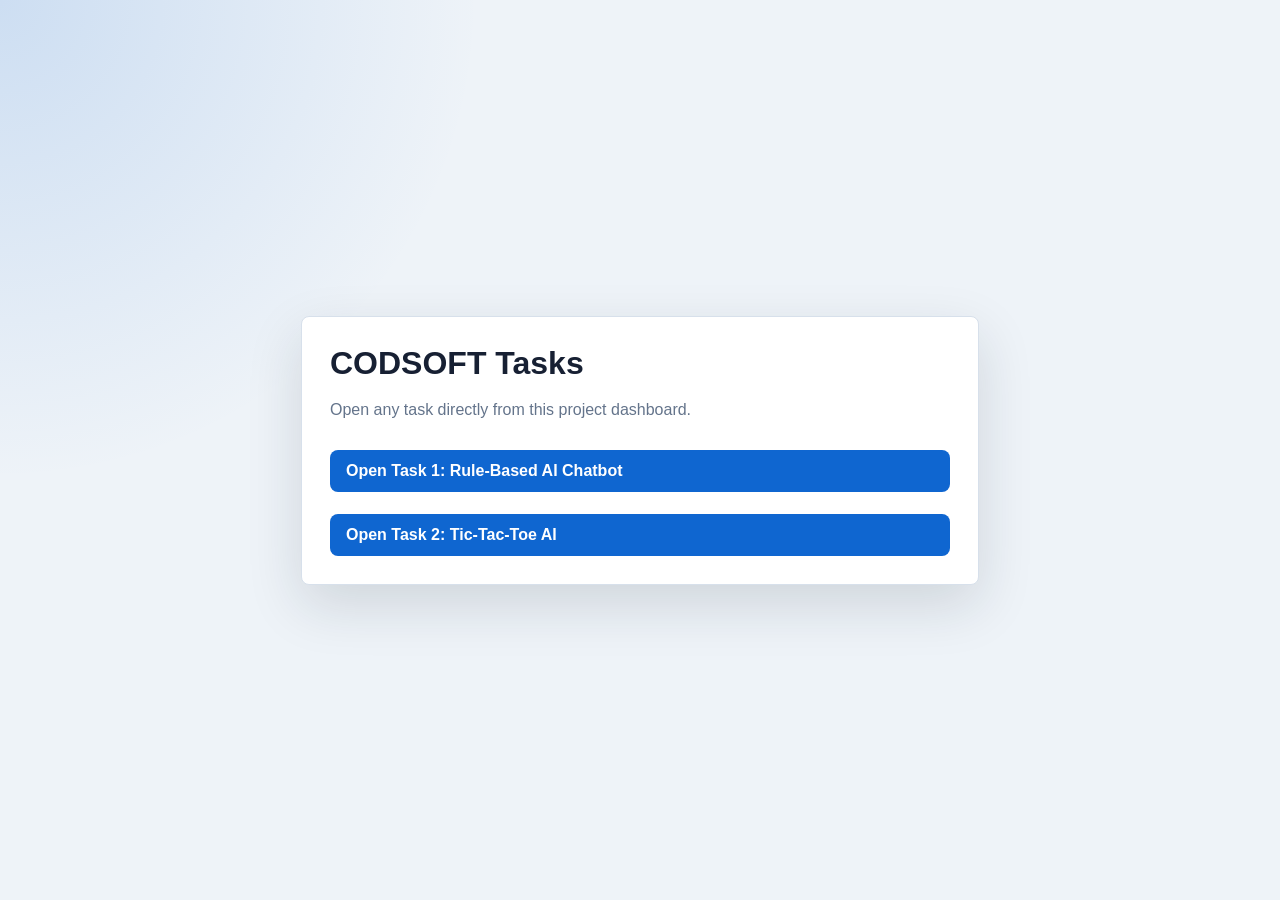
==== commit da7506ca: "Add Task 2 Tic Tac Toe AI" ====
--- a/index.html
+++ b/index.html
@@ -3,7 +3,6 @@
 <head>
     <meta charset="UTF-8">
     <meta name="viewport" content="width=device-width, initial-scale=1.0">
-    <meta http-equiv="refresh" content="0; url=Task-1-Chatbot/index.html">
     <title>CODSOFT Tasks</title>
     <style>
         body {
@@ -13,13 +12,15 @@
             margin: 0;
             font-family: Arial, Helvetica, sans-serif;
             color: #172033;
-            background: #eef3f8;
+            background:
+                radial-gradient(circle at top left, rgba(15, 102, 208, 0.15), transparent 30rem),
+                #eef3f8;
         }
 
         main {
             width: min(620px, calc(100% - 32px));
             padding: 28px;
-            text-align: center;
+            text-align: left;
             background: #ffffff;
             border: 1px solid #d7e0eb;
             border-radius: 8px;
@@ -35,8 +36,14 @@
             line-height: 1.5;
         }
 
+        .task-list {
+            display: grid;
+            gap: 12px;
+            margin-top: 18px;
+        }
+
         a {
-            display: inline-block;
+            display: block;
             margin-top: 10px;
             padding: 12px 16px;
             color: #ffffff;
@@ -49,9 +56,12 @@
 </head>
 <body>
     <main>
-        <h1>CODSOFT Task 1</h1>
-        <p>Opening the Rule-Based AI Chatbot website.</p>
-        <a href="Task-1-Chatbot/index.html">Open Chatbot</a>
+        <h1>CODSOFT Tasks</h1>
+        <p>Open any task directly from this project dashboard.</p>
+        <div class="task-list">
+            <a href="Task-1-Chatbot/index.html">Open Task 1: Rule-Based AI Chatbot</a>
+            <a href="Task-2/index.html">Open Task 2: Tic-Tac-Toe AI</a>
+        </div>
     </main>
 </body>
 </html>
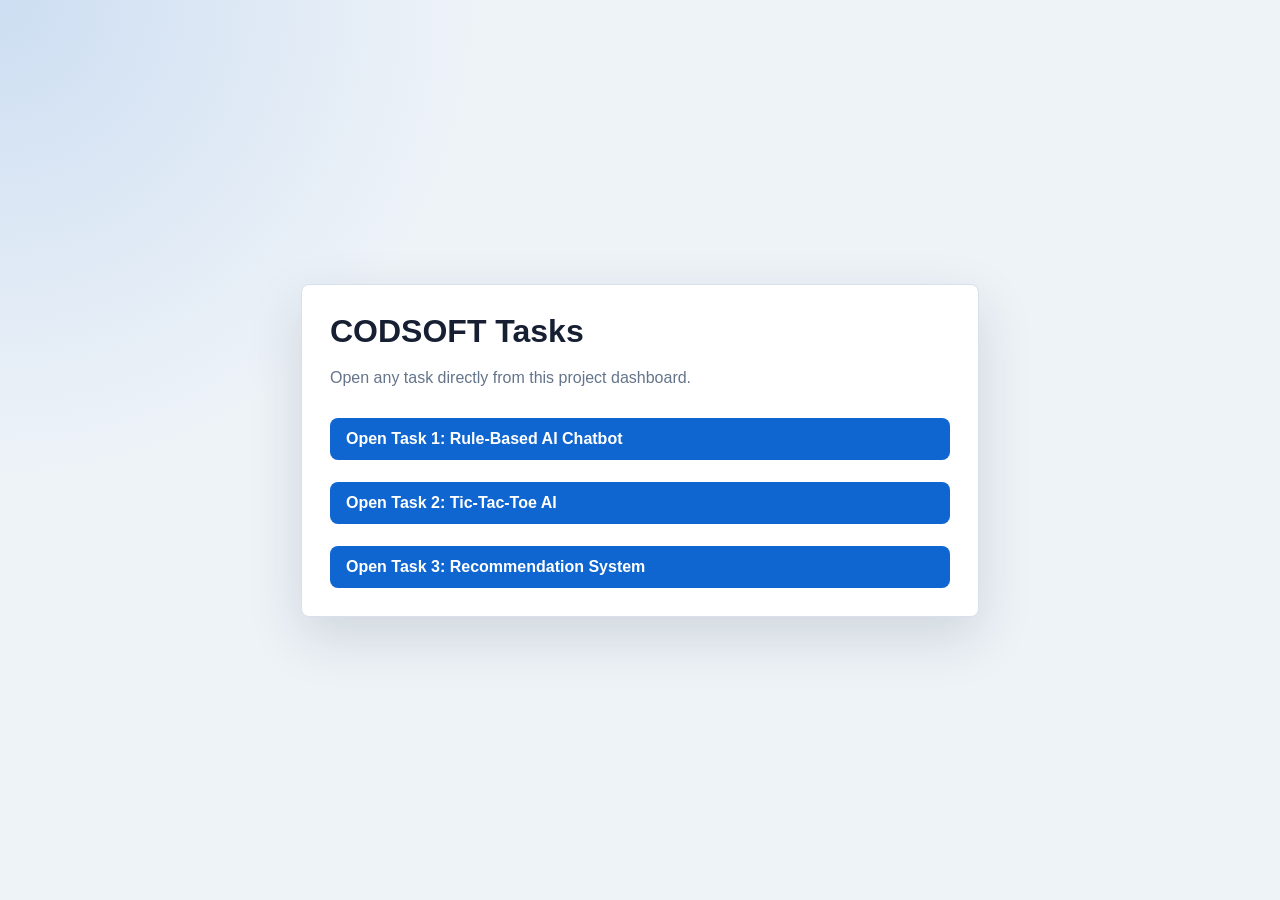
==== commit a7ed56e0: "Add Task 3 recommendation system" ====
--- a/index.html
+++ b/index.html
@@ -60,7 +60,8 @@
         <p>Open any task directly from this project dashboard.</p>
         <div class="task-list">
             <a href="Task-1-Chatbot/index.html">Open Task 1: Rule-Based AI Chatbot</a>
-            <a href="Task-2/index.html">Open Task 2: Tic-Tac-Toe AI</a>
+            <a href="Task-2-Tic-Tac-Toe/index.html">Open Task 2: Tic-Tac-Toe AI</a>
+            <a href="Task-3/index.html">Open Task 3: Recommendation System</a>
         </div>
     </main>
 </body>
